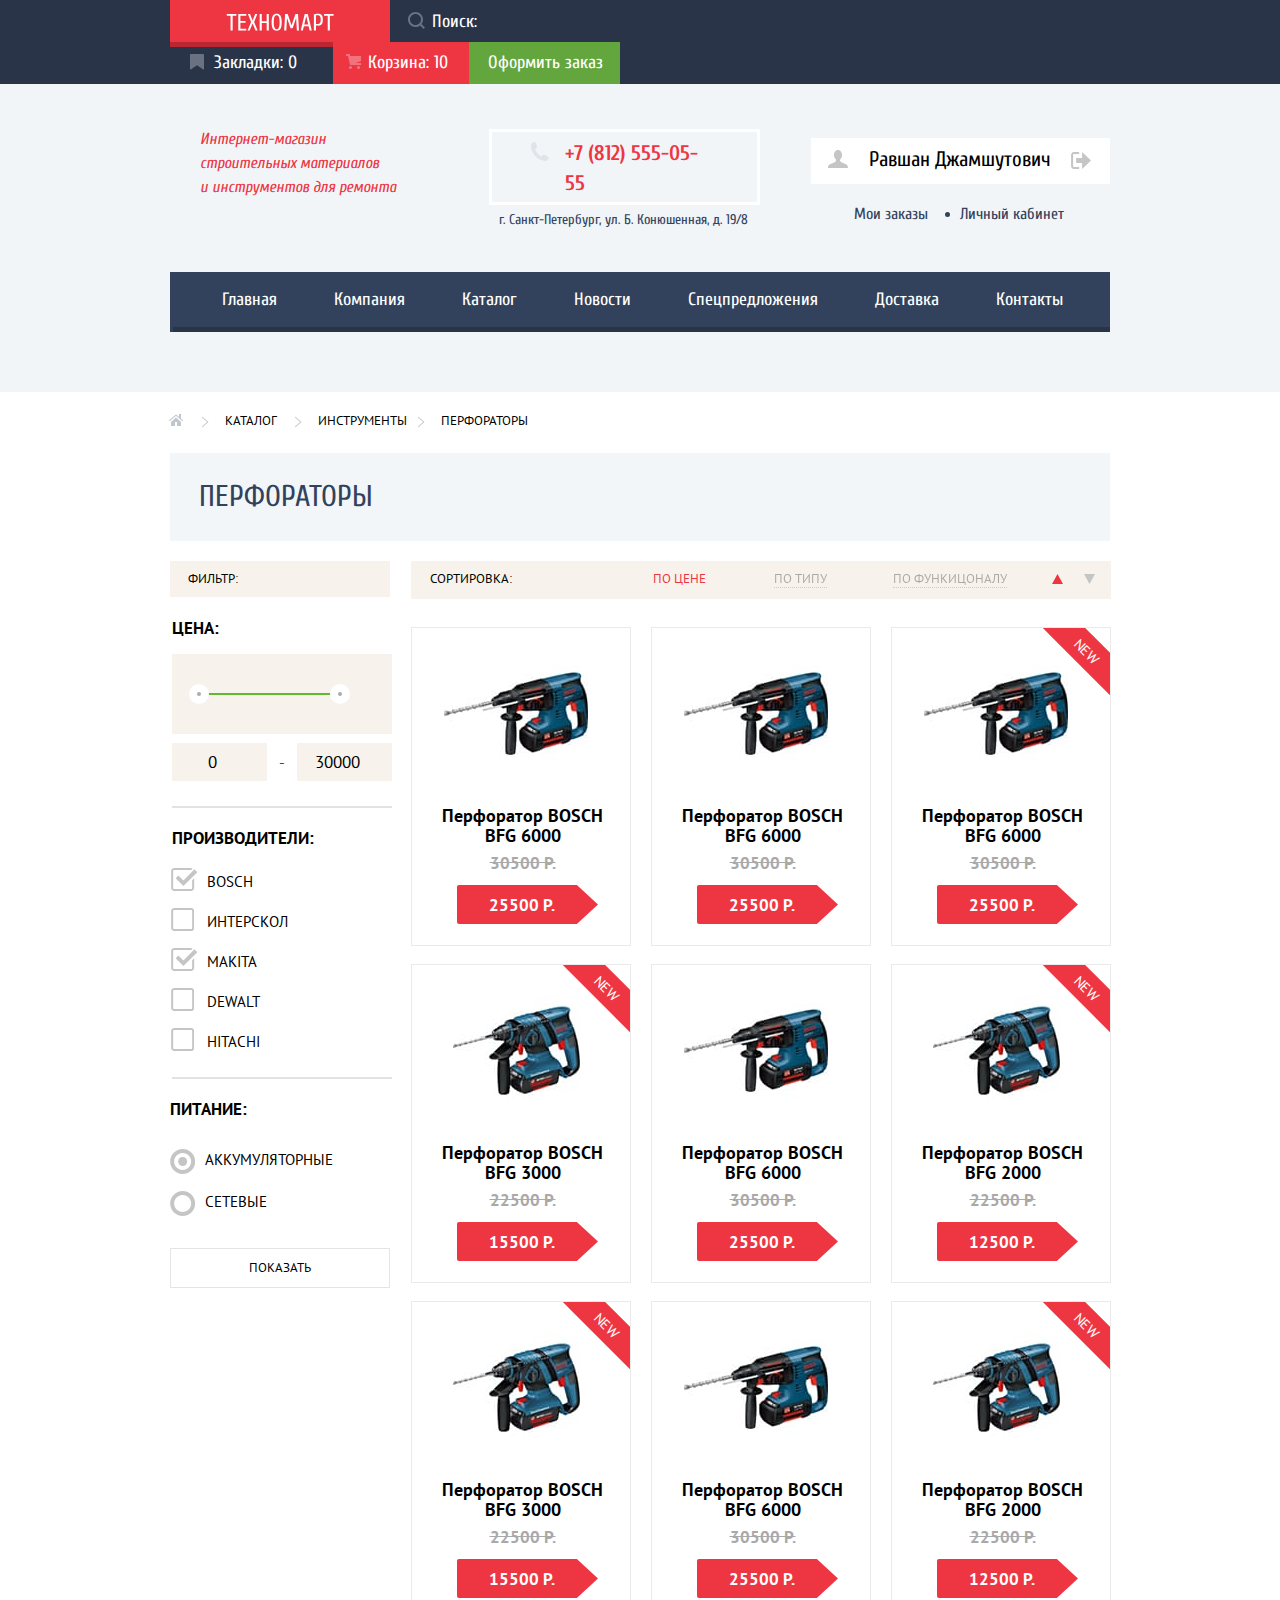
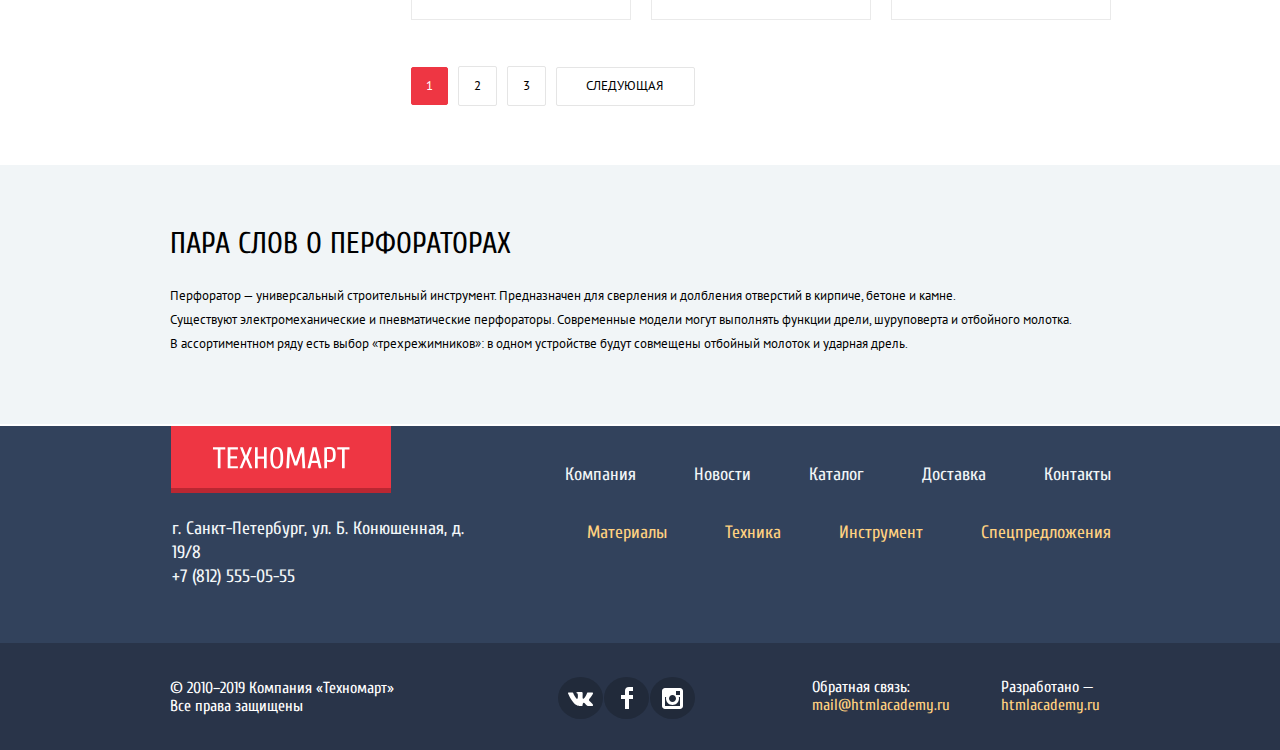
==== catalog.html @ 6abc9489 "Правки" ====
<!DOCTYPE html>
<html lang="ru">
<head>
  <meta charset="utf-8">
  <title>HTML Academy: Техномарт</title>
  <link rel="preconnect" href="https://fonts.gstatic.com">
  <link href="https://fonts.googleapis.com/css2?family=Cuprum:ital,wght@0,400;0,700;1,400;1,700&family=PT+Sans:wght@400;700&display=swap" rel="stylesheet">
  <link rel="stylesheet" href="css/normalize.css">
  <link rel="stylesheet" href="css/style.css">
  <link rel="icon" href="favicon.ico">
  <link rel="icon" href="img/fav/152.svg" type="image/svg+xml">
  <link rel="apple-touch-icon" href="img/fav/152.png">
  <link rel="manifest" href="manifest.json">
</head>
<body class="page-body">
<h1 class="visually-hidden">Магазин инструментов</h1>
<header class="main-header-catalog">
  <div class="top-head-bar">
    <div class="header container">
      <a class="main-logo-header" href="index.html" aria-label="Главная страница интернет магазина Техномарт">
        <img class="main-logo-img" src="img/logo-technomart.svg" width="108" height="18" alt="Логотип магазина Техномарт">
      </a>
      <form class="search-form" action="https://echo.htmlacademy.ru/">
        <div class="search">
          <label for="searching" aria-label="Поиск товаров"></label>
          <input id="searching" class="searching" type="search"  name="search" placeholder="Поиск:" >
          <svg aria-hidden="true" focusable="false" class="svg-search" width="17" height="17" viewBox="0 0 17 17" xmlns="http://www.w3.org/2000/svg">
            <path fill-rule="evenodd" clip-rule="evenodd" d="M13.458 12.044L17 15.586L15.586 17L12.044 13.458C10.782 14.421 9.21 15 7.5 15C3.35786 15 0 11.6421 0 7.5C0 3.35786 3.35786 0 7.5 0C11.6421 0 15 3.35786 15 7.5C15.0001 9.14309 14.4581 10.7403 13.458 12.044ZM7.5 2C4.467 2 2 4.467 2 7.5C2.00331 10.5362 4.4638 12.9967 7.5 13C10.532 13 13 10.532 13 7.5C13 4.467 10.532 2 7.5 2Z"/>
          </svg>
        </div>
      </form>
      <ul class="list-header">
        <li class="item-header">
          <a class="bookmark item-link" href="#">Закладки: 0</a>
        </li>
        <li class="item-header">
          <a class="cart item-link cart-mark" href="#">Корзина: 10</a>
        </li>
        <li class="arrange-order-item">
          <a class="arrange-order-link" href="#">Оформить заказ</a>
        </li>
      </ul>
    </div>
  </div>
  <section>
    <div class="bottom-head-bar">
      <section class="about-company-head container">
        <h2 class="visually-hidden">информация о нас</h2>
        <p class="activity activity-catalog">Интернет-магазин строительных материалов и&nbsp;инструментов для ремонта</p>
        <div class="contacts-header-wrapper">
          <p class="phone-wrapper-header">
            <a class="phone-header phone" href="tel:+78125550555" aria-label="Телефон обратной связи">+7 (812) 555-05-55</a>
          </p>
          <p class="address-header">г. Санкт-Петербург, ул. Б. Конюшенная, д. 19/8</p>
        </div>
        <div class="account">
          <div class="account-background">
            <a class="user-profile" href="#" aria-label="Личный кабинет">
              <svg aria-hidden="true" focusable="false" class="icon-user-profile" width="20" height="18"  xmlns="http://www.w3.org/2000/svg">
                <path d="M17.881 14.166c-2.144-.735-4.256-1.666-5.207-2.39-.657-.501-.77-1.618-.517-2.415 1.118-.903 1.864-2.477 1.864-4.278C14.021 2.276 12.221 0 10 0S5.979 2.276 5.979 5.083c0 1.801.746 3.374 1.863 4.277.253.798.141 1.915-.517 2.416-.95.724-3.063 1.654-5.207 2.39C-.026 14.902 0 18 0 18h20s.025-3.099-2.119-3.834z"/>
              </svg>
              <span class="name-user">Равшан Джамшутович</span>
            </a>
            <a class="log-out" href="#" aria-label="Выйти из личного кабинета">
              <svg aria-hidden="true" focusable="false" class="icon-log-out"  width="20" height="17" xmlns="http://www.w3.org/2000/svg">
                <path d="M20 8.5L11.125 0v6h-6v5h6v6L20 8.5z"/>
                <path d="M2.106 13.952V3.048c.018-.376.171-1.057 1.01-1.057h5.027V0H3.116C.938 0 .112 1.81.087 3.027v10.946C.112 15.189.938 17 3.116 17h5.027v-1.99H3.116c-.839 0-.992-.683-1.01-1.058z"/>
              </svg>
            </a>
          </div>
          <ul class="account-list">
            <li class="account-item">
              <a class="orders account-link" href="#">Мои заказы</a>
            </li>
            <li class="account-item">
              <a class="my-account account-link" href="#">Личный кабинет</a>
            </li>
          </ul>
        </div>
      </section>
      <section class="nav-head">
        <h2 class="visually-hidden">меню навигации</h2>
        <nav class="nav-header container">
          <ul class="nav-list">
            <li class="nav-item">
              <a class="nav-link" href="index.html">Главная</a>
            </li>
            <li class="nav-item">
              <a class="nav-link" href="#">Компания</a>
            </li>
            <li class="nav-item">
              <a class="nav-link" href="catalog.html">Каталог</a>
            </li>
            <li class="nav-item">
              <a class="nav-link" href="#">Новости</a>
            </li>
            <li class="nav-item">
              <a class="nav-link" href="#">Спецпредложения</a>
            </li>
            <li class="nav-item">
              <a class="nav-link" href="#">Доставка</a>
            </li>
            <li class="nav-item">
              <a class="nav-link" href="#">Контакты</a>
            </li>
          </ul>
        </nav>
      </section>
    </div>
  </section>
</header>
<main class="main-catalog">
  <div class="container">
    <ul class="crumbs-list">
      <li class="crumbs-item">
        <a class="home-page visually-hidden" href="index.html" aria-label="Перейти на главную страницу"></a>
      </li>
      <li class="crumbs-item">
        <a class="crumbs-link" href="catalog.html">Каталог</a>
      </li>
      <li class="crumbs-item">
        <a class="crumbs-link" href="#">Инструменты</a>
      </li>
      <li class="crumbs-item">
        <a class="crumbs-link">Перфораторы</a>
      </li>
    </ul>
    <h2 class="page-title">Перфораторы</h2>
    <section class="catalog">
      <section class="filter">
        <h2 class="filter-head">Фильтр:</h2>
        <form class="filter-form" action="https://echo.htmlacademy.ru/courses" target="_blank" method="get">
          <fieldset class="filter-fieldset">
            <legend class="filter-price">Цена:</legend>
            <div class="range-slider">
              <span class="range-slider-bar">
                <span class="range-slider-progress"></span>
                <button class="range-slider-toggler1" type="button" aria-label="Выбрать минимальное значение"></button>
                <button class="range-slider-toggler2" type="button" aria-label="Выбрать максимальное значение"></button>
              </span>
            </div>
            <div class="filter-write-price-wrapper">
              <label for="filter-write-price-min">
                <span class="visually-hidden">Минимальная цена товара</span>
              </label>
              <input id="filter-write-price-min" class="filter-write-price" type="number" value="0" >
              <span>-</span>
              <label for="filter-write-price-max">
                <span class="visually-hidden">Максимальная цена товара</span>
              </label>
              <input id="filter-write-price-max" class="filter-write-price" type="number" value="30000">
            </div>
          </fieldset>
          <fieldset class="filter-fieldset">
            <legend class="filter-producer-head">Производители:</legend> <!-- радио кнопки потом допилить -->
            <ul class="filter-producer-list">
              <li class="filter-producer-item">
                <input class="filter-producer visually-hidden filter-input" type="checkbox" name="bosh" id="filter-bosh" checked>
                <label for="filter-bosh">BOSCH</label>
              </li>
              <li class="filter-producer-item">
                <input class="filter-producer visually-hidden filter-input" type="checkbox" name="interskol" id="filter-interskol">
                <label for="filter-interskol">ИНТЕРСКОЛ</label>
              </li>
              <li class="filter-producer-item">
                <input class="filter-producer visually-hidden filter-input"  type="checkbox" name="makita" id="filter-makita" checked>
                <label for="filter-makita">MAKIta</label>
              </li>
              <li class="filter-producer-item">
                <input class="filter-producer visually-hidden filter-input"  type="checkbox" name="dewalt" id="filter-dewalt">
                <label for="filter-dewalt">Dewalt</label>
              </li>
              <li class="filter-producer-item">
                <input class="filter-producer visually-hidden filter-input"  type="checkbox" name="hitachi" id="filter-hitachi">
                <label for="filter-hitachi">Hitachi</label>
              </li>
            </ul>
          </fieldset>
          <fieldset class="filter-fieldset">
            <legend class="filter-power-head">ПИТАНИЕ:</legend>
            <ul class="filter-power-list">
              <li class="filter-power-item">
                <input class="filter-power-supply visually-hidden filter-input" type="radio" value="rechargeable-batteries" name="type-of-power-supply" id="filter-rechargeable-batteries" checked>
                <label for="filter-rechargeable-batteries">Аккумуляторные</label>
              </li>
              <li class="filter-power-item">
                <input class="filter-power-supply visually-hidden filter-input" type="radio" value="electric-grid" name="type-of-power-supply" id="filter-electric-grid">
                <label for="filter-electric-grid">Сетевые</label>
              </li>
            </ul>
          </fieldset>
          <input class="button-send-form" type="submit" value="Показать" name="filter-show" id="filter-send"><!-- через css добавить палку для визуального разделения -->
        </form>
      </section>
      <section>
        <div class="product-sort">
          <h2 class="sort-head">Сортировка:</h2>
          <ul class="sort-list">
            <li class="sort-item">
              <a class="sort-link sort-link-current" href="#" aria-label="Сортировка товаров по цене">По цене</a>
            </li>
            <li class="sort-item">
              <a class="sort-link" href="#" aria-label="Сортировка товаров по типу">По типу</a>
            </li>
            <li class="sort-item">
              <a class="sort-link" href="#" aria-label="Сортировка товаров по функционалу">По функицоналу</a>
            </li>
          </ul>
          <ul class="sort-arrow-list">
            <li class="sort-arrow-item">
              <a class="sort-arrow-link sort-arrow-link-current" href="#" aria-label="Сортировка по цене: от меньшего к большему значению цены">
                <svg class="icon-sort-arrow" width="11" height="10" xmlns="http://www.w3.org/2000/svg">
                  <path d="M5.5 0L11 10H0"/>
                </svg>
              </a>
            </li>
            <li class="sort-arrow-item">
              <a class="sort-arrow-link" href="#" aria-label="Сортировка по цене: от большего к меньшему значению цены">
                <svg class="icon-sort-arrow rotate"  width="11" height="10" xmlns="http://www.w3.org/2000/svg">
                  <path d="M5.5 0L11 10H0"/>
                </svg>
              </a>
            </li>
          </ul>
        </div>
        <section class="product-list-head">
          <h2 class="visually-hidden">Товары</h2>
          <ul class="products-list">
            <li class="products-item">
              <div class="product-buttons">
                <a href="#" class="cart-btn">
                  <span class="cart-btn-wrapper">Купить</span>
                </a>
                <a href="#" class="bookmarks-btn"  >
                  <span class="bookmarks-btn-wrapper">В закладки</span>
                </a>
              </div>
              <div class="image-wrapper">
                <img class="img-product" src="img/perforators/bfg-6000.jpg" alt="Фото товара: BOSCH BFG 6000" width="144" height="128" >
              </div>
              <a class="product-title" href="#">Перфоратор BOSCH BFG&nbsp;6000</a>
              <p class="old-price">
                <s>30500 Р.</s>
              </p>
              <p class="button-price">
                <span class="button-price-wrapper">25500 Р.</span>
              </p>
            </li>
            <li class="products-item">
              <div class="product-buttons">
                <a href="#" class="cart-btn">
                  <span class="cart-btn-wrapper">Купить</span>
                </a>
                <a href="#" class="bookmarks-btn"  >
                  <span class="bookmarks-btn-wrapper">В закладки</span>
                </a>
              </div>
              <div class="image-wrapper">
                <img class="img-product" src="img/perforators/bfg-6000.jpg" alt="Фото товара: BOSCH BFG 6000" width="144" height="128" >
              </div>
              <a class="product-title" href="#">Перфоратор BOSCH BFG&nbsp;6000</a>
              <p class="old-price">
                <s>30500 Р.</s>
              </p>
              <p class="button-price">
                <span class="button-price-wrapper">25500 Р.</span>
              </p>
            </li>
            <li class="products-item new">
              <div class="product-buttons">
                <a href="#" class="cart-btn">
                  <span class="cart-btn-wrapper">Купить</span>
                </a>
                <a href="#" class="bookmarks-btn"  >
                  <span class="bookmarks-btn-wrapper">В закладки</span>
                </a>
              </div>
              <div class="image-wrapper">
                <img class="img-product" src="img/perforators/bfg-6000.jpg" alt="Фото товара: BOSCH BFG 6000" width="144" height="128" >
              </div>
              <a class="product-title" href="#">Перфоратор BOSCH BFG&nbsp;6000</a>
              <p class="old-price">
                <s>30500 Р.</s>
              </p>
              <p class="button-price">
                <span class="button-price-wrapper">25500 Р.</span>
              </p>
            </li>
            <li class="products-item new">
              <div class="product-buttons">
                <a href="#" class="cart-btn">
                  <span class="cart-btn-wrapper">Купить</span>
                </a>
                <a href="#" class="bookmarks-btn"  >
                  <span class="bookmarks-btn-wrapper">В закладки</span>
                </a>
              </div>
              <div class="image-wrapper">
                <img class="img-product" src="img/perforators/bfg-3000.jpg" alt="Фото товара: BOSCH BFG 3000" width="127" height="112" >
              </div>
              <a class="product-title" href="#">Перфоратор BOSCH BFG&nbsp;3000</a>
              <p class="old-price">
                <s>22500 Р.</s>
              </p>
              <p class="button-price">
                <span class="button-price-wrapper">15500 Р.</span>
              </p>
            </li>
            <li class="products-item">
              <div class="product-buttons">
                <a href="#" class="cart-btn">
                  <span class="cart-btn-wrapper">Купить</span>
                </a>
                <a href="#" class="bookmarks-btn"  >
                  <span class="bookmarks-btn-wrapper">В закладки</span>
                </a>
              </div>
              <div class="image-wrapper">
                <img class="img-product" src="img/perforators/bfg-6000.jpg" alt="Фото товара: BOSCH BFG 6000" width="144" height="128" >
              </div>
              <a class="product-title" href="#">Перфоратор BOSCH BFG&nbsp;6000</a>
              <p class="old-price">
                <s>30500 Р.</s>
              </p>
              <p class="button-price">
                <span class="button-price-wrapper">25500 Р.</span>
              </p>
            </li>
            <li class="products-item new">
              <div class="product-buttons">
                <a href="#" class="cart-btn">
                  <span class="cart-btn-wrapper">Купить</span>
                </a>
                <a href="#" class="bookmarks-btn">
                  <span class="bookmarks-btn-wrapper">В закладки</span>
                </a>
              </div>
              <div class="image-wrapper">
                <img class="img-product" src="img/perforators/bfg-2000.jpg" alt="Фото товара: BOSCH BFG 2000" width="127" height="112" >
              </div>
              <a class="product-title" href="#">Перфоратор BOSCH BFG&nbsp;2000</a>
              <p class="old-price">
                <s>22500 Р.</s>
              </p>
              <p class="button-price">
                <span class="button-price-wrapper">12500 Р.</span>
              </p>
            </li>
            <li class="products-item new">
              <div class="product-buttons">
                <a href="#" class="cart-btn">
                  <span class="cart-btn-wrapper">Купить</span>
                </a>
                <a href="#" class="bookmarks-btn"  >
                  <span class="bookmarks-btn-wrapper">В закладки</span>
                </a>
              </div>
              <div class="image-wrapper">
                <img class="img-product" src="img/perforators/bfg-3000.jpg" alt="Фото товара: BOSCH BFG 3000" width="127" height="112" >
              </div>
              <a class="product-title" href="#">Перфоратор BOSCH BFG&nbsp;3000</a>
              <p class="old-price">
                <s>22500 Р.</s>
              </p>
              <p class="button-price">
                <span class="button-price-wrapper">15500 Р.</span>
              </p>
            </li>
            <li class="products-item">
              <div class="product-buttons">
                <a href="#" class="cart-btn">
                  <span class="cart-btn-wrapper">Купить</span>
                </a>
                <a href="#" class="bookmarks-btn"  >
                  <span class="bookmarks-btn-wrapper">В закладки</span>
                </a>
              </div>
              <div class="image-wrapper">
                <img class="img-product" src="img/perforators/bfg-6000.jpg" alt="Фото товара: BOSCH BFG 6000" width="144" height="128" >
              </div>
              <a class="product-title" href="#">Перфоратор BOSCH BFG&nbsp;6000</a>
              <p class="old-price">
                <s>30500 Р.</s>
              </p>
              <p class="button-price">
                <span class="button-price-wrapper">25500 Р.</span>
              </p>
            </li>
            <li class="products-item new">
              <div class="product-buttons">
                <a href="#" class="cart-btn">
                  <span class="cart-btn-wrapper">Купить</span>
                </a>
                <a href="#" class="bookmarks-btn">
                  <span class="bookmarks-btn-wrapper">В закладки</span>
                </a>
              </div>
              <div class="image-wrapper">
                <img class="img-product" src="img/perforators/bfg-2000.jpg" alt="Фото товара: BOSCH BFG 2000" width="127" height="112" >
              </div>
              <a class="product-title" href="#">Перфоратор BOSCH BFG&nbsp;2000</a>
              <p class="old-price">
                <s>22500 Р.</s>
              </p>
              <p class="button-price">
                <span class="button-price-wrapper">12500 Р.</span>
              </p>
            </li>
          </ul>
          <ul class="page-catalog-list">
            <li class="page-catalog-item">
              <a class="page-catalog-current-link" href="#" aria-label="Страница каталога номер 1">1</a>
            </li>
            <li class="page-catalog-item">
              <a class="page-catalog-link" href="#" aria-label="Страница каталога номер 2">2</a>
            </li>
            <li class="page-catalog-item">
              <a class="page-catalog-link" href="#" aria-label="Страница каталога номер 3">3</a>
            </li>
            <li class="page-catalog-item">
              <a class="page-catalog-link page-catalog-link-next" href="#" aria-label="Следующая страница каталога">СЛЕДУЮЩАЯ</a>
            </li>
          </ul>
        </section>
      </section>
    </section>
  </div>
  <section class="product-description">
    <div class="container">
      <h2 class="product-description-head">ПАРА СЛОВ О ПЕРФОРАТОРАХ</h2>
      <p class="product-description-text">Перфоратор — универсальный строительный инструмент. Предназначен для сверления и долбления отверстий в кирпиче, бетоне и камне.
        Существуют&nbsp;электромеханические и пневматические перфораторы. Современные модели могут выполнять функции дрели, шуруповерта и отбойного молотка.
        В&nbsp;ассортиментном ряду есть выбор «трехрежимников»: в одном устройстве будут совмещены отбойный молоток и ударная дрель.</p>
    </div>
  </section>
</main>
<footer>
  <section class="footer-top">
    <div class="footer-top-wrapper container">
      <h2 class="visually-hidden">Контактные данные</h2>
      <div>
        <a class="footer-logo" href="index.html" aria-label="Главная страница магазина Техномарт">
          <img class="footer-logo-img" src="img/logo-technomart.svg" width="138" height="23" alt="Логотип магазина Техномарт">
        </a>
        <div class="footer-contacts-wrapper">
          <p class="footer-address">г. Санкт-Петербург, ул. Б. Конюшенная, д. 19/8</p>
          <a class="footer-phone" href="tel:+78125550555" aria-label="Телефон обратной связи">+7 (812) 555-05-55</a>
        </div>
      </div>
      <h2 class="visually-hidden">Меню навигации</h2>
      <nav>
        <ul class="footer-nav-list-top">
          <li>
            <a class="footer-nav-top nav-footer-link" href="#">Компания</a>
          </li>
          <li>
            <a class="footer-nav-top nav-footer-link" href="#">Новости</a>
          </li>
          <li>
            <a class="footer-nav-top nav-footer-link" href="catalog.html">Каталог</a>
          </li>
          <li>
            <a class="footer-nav-top nav-footer-link" href="#">Доставка</a>
          </li>
          <li>
            <a class="footer-nav-top nav-footer-link" href="#">Контакты</a>
          </li>
        </ul>
        <ul class="footer-nav-list-bottom">
          <li class="footer-nav-line-bottom">
            <a class="footer-nav-bottom nav-footer-link" href="#">Материалы</a>
          </li>
          <li class="footer-nav-line-bottom">
            <a class="footer-nav-bottom nav-footer-link" href="#">Техника</a>
          </li>
          <li class="footer-nav-line-bottom">
            <a class="footer-nav-bottom nav-footer-link" href="#">Инструмент</a>
          </li>
          <li class="footer-nav-line-bottom">
            <a class="footer-nav-bottom nav-footer-link" href="#">Спецпредложения</a>
          </li>
        </ul>
      </nav>
    </div>
  </section>
  <section class="footer-bottom-bar">
    <div class="container">
      <div class="footer-bottom">
        <h2 class="visually-hidden">Наши социальные сети</h2>
        <p class="footer-bottom-info">© 2010–2019 Компания «Техномарт» Все права защищены</p>
        <div>
          <ul class="footer-social-list">
            <li class="footer-social-list-item">
              <a class="footer-social-link" href="#">
                <img src="img/icon/icon-vk.svg" alt="Мы во вконтакте" width="26" height="15">
              </a>
            </li>
            <li class="footer-social-list-item">
              <a class="footer-social-link" href="#">
                <img src="img/icon/icon-fb.svg" alt="Мы в фейсбуке" width="12" height="22">
              </a>
            </li>
            <li class="footer-social-list-item">
              <a class="footer-social-link" href="#">
                <img src="img/icon/icon-insta.svg" alt="Мы в инстаграмме" width="21" height="21">
              </a>
            </li>
          </ul>
        </div>
        <div class="footer-bottom-contacts">
          <p class="footer-contacts">Обратная связь:</p>
          <a class="footer-contacts-link" href="mailto:mail@htmlacademy.ru" target="_blank" aria-label="Почта для обратной связи">mail@htmlacademy.ru</a>
        </div>
        <div class="footer-bottom-producer">
          <p class="footer-contacts">Разработано —</p>
          <a class="footer-contacts-link" href="https://htmlacademy.ru/intensive/htmlcss" target="_blank" aria-label="Разработанно при подержке">htmlacademy.ru</a>
        </div>
      </div>
    </div>
  </section>
</footer>
<div class="popup-basket">
  <button class="close-popup-basket" type="button" value="close-popup">
    <span class="visually-hidden">Закрыть</span>
  </button>
  <p class="popup-basket-text">Товар добавлен в корзину!</p>
  <div class="buttons-popup-basket-wrapper"></div>
  <p class="buttons-popup-basket">
    <a class="button" href="#">оформить заказ</a>
    <button class="button-popup-basket" type="button" value="close">продолжить покупки</button>
  </p>
</div>
</body>
</html>
---- css/style.css ----
:root {
  --black: #000000;
  --white: #FFFFFF;
  --basic-red: #EE3643;
  --basic-green: #63A63E;
  --basic-grey: #3D546F;
  --basic-greylight: #C5C5C5;
  --basic-background: #F1F5F7;
  --header-nav: #32425C;
  --header-top: #293449;
  --background-head: #F9F5F0;
  --background-delivery: #FFC047;
  --background-medium-color-slide: #917f6e;
  --background-svg-social: #212A3A;
  --background-head-sort:#F2F6F8;
  --background-sort: #F7F3EC;
  --background-darkgrey:#ABABAB;
  --background-popup-basket: #F1F1F1;
  --background-bottom-head-bar:rgba(0, 0, 0, 0.0001);
  --background-button-popup:#F4F4F4;
  --special-yellow: #FFBF47;
  --special-blue: #3BBCE3;
  --special-lilac: #DC91D8;
  --special-grey: #C1C6CE;
  --special-greenlight: #8ED78F;
  --special-yellowlight: #FFD180;
  --special-white: rgba(255, 255, 255, 0.3);
  --special-greylight: rgba(197,197,197,0.3);
  --special-greydark: rgba(169,169,169,0.3);
  --success: #5FBB2D;
  --error: #BA2732;
  --border: #EAEAEA;
  --border-send-form: #E5E5E5;
  --header-nav-active: #161D29;
  --shadow-logo:0 5px 0 0 #BA2732;
  --shadow-slider-service-active: 0px 1px 0px #FFFFFF;
  --shadow-slider-service-no-active:0px 1px 0px #293449, inset 0px 1px 0px #405069;
  --shadow-header-nav: inset 0px -5px 0px #293449;
  --shadow-product-buy: inset 0px -3px 0px #367315;
  --shadow-company-hover: rgba(0, 0, 0, 0.15);
  --shadow-popup:rgba(0, 0, 0, 0.75);
  --sale: #A9A9A9;
  --footer-special-white-address: #F3F7F9;
  --footer-special-white-nav: #F1F5F7;
  --footer-special-beige: #FFD180;
  --hover-header-nav:#293449;
  --hover-button: #CA2C37;
  --active-header-nav: #1D2739;
  --active-button: #BA2732;
  --cart-btn: #518534;
  --dash:#444444;
}

.page {
  height: 100%;
}

.page-body{
  min-width: 940px;
  margin: 0;
  padding: 0;
  font-family: Cuprum, Arial, sans-serif;
  font-size: 13px;
  line-height: 24px;
  font-weight: 400;
  color: var(--black);
  min-height: 100%;
  display: grid;
  grid-template-rows: min-content 1fr min-content;
  align-content: start;
}

a {
  text-decoration: none;
}

img {
  max-width: 100%;
  height: auto;
}

.main-header,
.main-header-catalog{
  background: var(--basic-background);
  color: var(--white);
}

.main-header{
  margin-bottom: 59px;
}

.main-header-catalog{
  margin-bottom: 21px;
}

.top-head-bar{
  background: var(--header-top);
}

.header{
  display: flex;
  flex-wrap: wrap;
}

.container{
  width: 940px;
  margin: 0 auto;
  padding: 0 10px;
}

.main-logo-header{
  background: var(--basic-red);
  box-shadow: var(--shadow-logo);
  display: inline-block;
  vertical-align: top;
  min-width: 220px;
  box-sizing: border-box;
  padding: 13px 56px 3px;
}

.searching{
  font-weight: normal;
  font-size: 18px;
  line-height: 24px;
  color: var(--white);
  background: var(--header-top);
  border: none;
  width: 271px;
  height: 42px;
  box-sizing: border-box;
  padding-left: 42px;
}

.svg-search{
  position: absolute;
  left: 0;
  top: 0;
  fill: var(--white);
  opacity: 0.3;
  margin: 12px 8px 13px 18px;
}

.searching::placeholder {
  color: var(--white);
}

.search{
  display: flex;
  flex-direction: row-reverse;
  position: relative;
}

.search:hover .svg-search {
  opacity: 1;
}

.search:active .search::placeholder{
  opacity: .5;
}

.search:active .svg-search{
  opacity: .5;
}

.searching:focus{
  color: var(--black);
  background-color: var(--white);
}

.search-form{
  display: flex;
  flex-wrap: wrap;
}

.search-form:focus-within .search{
  background-color: var(--white);
}

.search-form:focus-within .svg-search{
  fill: var(--basic-red);
  opacity: 1;
}

.list-header{
  list-style: none;
  font-weight: normal;
  font-size: 18px;
  line-height: 24px;
  color: var(--white);
  margin: 0;
  padding: 0;
  display: flex;
  flex-wrap: wrap;
}

.item-header{
  color: var(--white);
  margin:0;
  display: flex;
  box-sizing: border-box;
  justify-content: center;
  align-items: center;
  text-align: center;
}

.arrange-order-item{
  display: flex;
}

.arrange-order-link{
  padding: 9px 17px 9px 19px;
  color: var(--white);
  background: var(--basic-green);
}

.bottom-head-bar{
  background: var(--background-bottom-head-bar);
}

.about-company-head{
  display: flex;
}

.activity{
  color: var(--basic-red);
  font-style: italic;
  font-weight: normal;
  font-size: 16px;
  line-height: 24px;
  margin: 43px 69px 43px 30px;
  width: 220px;
  box-sizing: border-box;
}

.activity-catalog{
  margin: 43px 82px 43px 30px;
}

.contacts-header-wrapper{
  width: 320px;
  margin: 45px 20px 40px 0;
}

.phone-header{
  color: var(--basic-red);
  font-style: normal;
  font-weight: bold;
  font-size: 21px;
  line-height: 30px;
  position: relative;
  padding: 6px 40px 4px 73px;
  box-sizing: border-box;
}

.phone-wrapper-header{
  border: 3px solid var(--white);
  box-sizing: border-box;
  width: 271px;
  margin-top: 0;
  margin-bottom: 3px;
  padding: 0;
  display: flex;
}

.address-header{
  font-style: normal;
  font-weight: normal;
  font-size: 14px;
  line-height: 24px;
  color: var(--header-nav);
  width: 260px;
  margin: 0 0 0 10px;
}

.login{
  font-weight: normal;
  font-size: 21px;
  line-height: 21px;
  display: flex;
  padding: 46px 0 67px;
  box-sizing: border-box;
}

.enter-link{
  color: var(--black);
  background: var(--white);
  min-width: 121px;
  display: flex;
  padding: 12px 24px;
  box-sizing: border-box;
  justify-content: center;
  align-items: center;
  text-align: center;
  margin-right: 10px;
}

.registration-link{
  color: var(--black);
  background: var(--white);
  min-width: 150px;
  display: flex;
  justify-content: center;
  align-items: center;
  text-align: center;
  padding: 12px 24px;
  box-sizing: border-box;
}


.nav-header{
  font-weight: normal;
  font-size: 18px;
  line-height: 24px;
  background: var(--header-nav);
  margin: 0;
  padding: 0;
}

.nav-list{
  list-style: none;
  margin: 0 0 60px 0;
  padding: 0 0 0 22px;
  display: flex;
  flex-wrap: wrap;
  box-sizing: border-box;
  box-shadow: var(--shadow-header-nav);
}

.nav-list:first-child{
  margin-left: 3px;
}

.nav-link{
  color: var(--white);
  display: inline-block;
  vertical-align: top;
  padding: 16px 30px 20px 27px;
}

.nav-item:last-child{
  margin-right: 0;
}

.container {
  width: 940px;
  margin: 0 auto;
  padding: 0;
}

.promo-list-text{
  font-weight: bold;
  font-size: 24px;
  line-height: 30px;
  list-style: none;
  color: var(--white);
  padding: 0;
  margin: 0;
  display: grid;
  grid-template-columns: 300px 300px 300px;
  grid-template-rows: 1fr;
  gap: 20px;
}

.promo-list{
  list-style: none;
  font-weight: bold;
  font-size: 24px;
  line-height: 30px;
  color: var(--white);
  padding: 0;
  margin: 0;
  display: grid;
  grid-template-columns: 300px;
  grid-template-rows: 123px 123px;
  gap:20px;
}

.promo-block-bottom{
  display: grid;
  grid-template-columns: 300px 300px 300px;
  grid-template-rows: 1fr;
  gap: 20px;
  margin-top: 20px;
  margin-bottom: 59px;
}

.promo-title{
  margin: 0;
  padding: 0;
  font-style: normal;
  font-weight: bold;
  font-size: 24px;
  line-height: 30px;
}

.promo-item{
  width: 300px;
  position: relative;
  padding: 21px 23px;
  box-sizing: border-box;
  overflow: hidden;
}

.promo-item::before{
  content: "";
  position: absolute;
  background-repeat: no-repeat;
}

.material-item{
  background: var(--special-yellow);
}

.material-item::before{
  background-image: url("../img/icon/icon-1.svg");
  width: 44px;
  height: 65px;
  top: 32px;
  right: 42px;
}

.instrument-item{
  background: var(--special-blue);
}

.instrument-item::before{
  background-image: url("../img/icon/icon-2.svg");
  width: 75px;
  height: 61px;
  top: 34px;
  right: 31px;
}

.cars-item{
  background: var(--special-lilac);
}

.cars-item::before{
  background-image: url("../img/icon/icon-3.svg");
  width: 78px;
  height: 62px;
  top: 31px;
  right: 30px;
}

.sale-item{
  background: var(--special-greenlight);
}

.sale-item::before{
  background-image: url("../img/icon/icon-4.svg");
  width: 59px;
  height: 72px;
  top: 26px;
  right: 45px;
}

.delivery-item{
  background: var(--background-delivery);
}

.delivery-item::before{
  background-image: url("../img/icon/icon-5.svg");
  width: 78px;
  height: 63px;
  top: 32px;
  right: 31px;
}

.promo-button{
  color: var(--white);
  background: var(--special-white);
  font-weight: normal;
  font-size: 14px;
  line-height: 18px;
  text-transform: uppercase;
  display: flex;
  padding: 10px 20px;
  box-sizing: border-box;
  width: 135px;
  margin: 14px 0 0 0;
  text-align: center;
  justify-content: center;
  align-items: center;
}

.slider-tools{
  grid-column: 1 / 3;
  grid-row: 1 / 2 ;
}

.slide-tools {
  position: absolute;
  box-sizing: border-box;
  padding: 23px 20px 27px 24px;
  opacity: 0;
  pointer-events: none;
}

.img-slide{
  position: absolute;
  z-index: -1;
  background: var(--background-medium-color-slide);
  top: 0;
  left: 0;
}

.slide-head{
  font-weight: bold;
  font-size: 36px;
  line-height: 36px;
  color: var(--white);
  text-transform: uppercase;
  margin: 0;
  background-color: transparent;
}

.slide-text{
  font-weight: normal;
  font-size: 18px;
  line-height: 24px;
  color: var(--white);
  margin: 0;
  padding: 5px 0 0 0;
}

.button{
  background: var(--basic-red);
  font-weight: normal;
  font-size: 14px;
  line-height: 18px;
  color: var(--white);
  text-transform: uppercase;
  min-width: 192px;
  display: flex;
  margin: 0;
  padding: 11px 20px 9px;
  text-align: center;
  justify-content: center;
  box-sizing: border-box;
  border: none;
}

.button-slide{
  position: absolute;
  top: 201px;
  left: 24px;
}

.controls-tools{
  position: relative;
}


.button-arrow{
  position: absolute;
  background-image: url("../img/icon/icon-left.svg");
  background-color: transparent;
  background-repeat: no-repeat;
  width: 20px;
  height: 44px;
  border: none;
}

.button-arrow:nth-child(1){
  left: 25px;
  top: 7px;
}

.button-arrow:nth-child(2){
  transform: rotate(-180deg);
  right: 20px;
  top: 3px;
}

.button-circle-wrapper{
  position: absolute;
  left: 296px;
  top: 97px;
}

.button-circle{
  width: 10px;
  height: 10px;
  border-radius: 50%;
  border: 2px solid var(--white);
  background-color: var(--basic-red);
  padding: 0;
  margin-right: 6px;
}

.button-current{
  background-color: var(--white);
}

.button-price{
  background: var(--basic-red);
  color: var(--white);
  font-size: 17px;
  line-height: 18px;
  display: flex;
  width: 141px;
  justify-content: center;
  margin: 0 14px 0 27px;
  padding: 0;
  border-radius: 2px;
  clip-path: polygon(0% 0%, 85% 0, 100% 50%, 85% 100%, 0% 100%);
}

.button-price-wrapper{
  display: flex;
  padding: 10px 39px 10px 27px;
  align-items: center;
  justify-content: center;
  text-align: center;
  margin-top: 1px;
}

.products-list{
  list-style: none;
  font-family: "PT Sans", Arial, sans-serif;
  font-style: normal;
  font-weight: bold;
  font-size: 18px;
  line-height: 20px;
  margin: 0 0 46px 0;
  padding: 0;
  display: grid;
  column-gap: 20px;
  row-gap: 18px;
  grid-template-columns: 220px 220px 220px;
}

.products-item{
  max-width: 220px;
  display: flex;
  flex-wrap: wrap;
  flex-direction: column;
  text-align: center;
  border: 1px solid var(--border);
  box-sizing: border-box;
  position: relative;
  padding: 6px 18px 21px;
  overflow: hidden;
}

.products-item-link{
  display: flex;
}

.product-buttons{
  position: absolute;
  left: 42px;
  top: 30px;
  font-family: Cuprum,Arial, sans-serif;
  font-style: normal;
  font-weight: normal;
  font-size: 14px;
  line-height: 18px;
  text-transform: uppercase;
  clip: rect(0 0 0 0);
  width: 1px;
  height: 1px;
  margin: -1px;
}

.products-item:hover .product-buttons,
.products-item:focus-within .product-buttons{
  display: block;
  clip: auto;
  width: auto;
  height: auto;
  margin: auto;
}

.products-item:hover .img-product,
.products-item:focus-within .img-product{
  display: none;
}

.products-item:hover{
  box-shadow: 0 4px 20px var(--shadow-company-hover);
}

.image-wrapper{
  width: 184px;
  display: flex;
  justify-content: center;
  align-items: center;
  min-height: 164px;
  margin-bottom: 8px;
}

.img-product{
  position: relative;
  top: -2px;
  left: -6px;
  object-fit: contain;
}

.no-change-position{
  position: relative;
  top: 0;
  left: 0;
}

.popular-products-section{
  margin-bottom: 70px;
}

.popular-products-list{
  grid-template-columns: 220px 220px 220px 220px;
}

.title-content{
  color: var(--header-nav);
  background: var(--background-head);
  text-transform: uppercase;
  display: grid;
  grid-template-columns: 1fr auto;
  margin-bottom: 20px;
  align-items: center;
  padding: 25px 17px 26px 28px;
}

.popular-producer{
  padding: 25px 19px 26px 28px;
}

.title-content-header{
  font-weight: normal;
  font-size: 30px;
  line-height: 30px;
  color: var(--header-nav);
  text-transform: uppercase;
  margin: 0 20px 0 0;
}

.product-title{
  width: 185px;
  font-size: 18px;
  line-height: 20px;
  color: var(--black);
}

.old-price{
  width: 173px;
  font-size: 17px;
  line-height: 18px;
  color: var(--sale);
  margin: 8px 0 13px 0;
  box-sizing: border-box;
  padding-left: 12px;
}

.popular-producer-section{
  margin-bottom: 70px;
}

.company-list{
  list-style: none;
  display: grid;
  grid-template-columns: 1fr 1fr 1fr 1fr;
  gap: 20px;
  padding: 0;
  margin: 0;
}

.company-item{
  display: flex;
  justify-content: center;
  align-items: center;
  box-sizing: border-box;
}

.service{
  background: var(--basic-background);
  padding: 64px 0 5px 0;
  box-sizing: border-box;
  margin-bottom: 70px;
}

.button-border-radius{
  border-radius: 2px;
  border: none;
  margin: 0 0 0 -9px;
  /* width: min-content; */
  padding: 10px 19px 0 21px;
}

.about-us-button{
  width: 220px;
  margin-top: 20px;
}

.contacts-button{
  margin-top: 18px;
  width: 300px;
}

.service-head{
  font-weight: normal;
  font-size: 30px;
  line-height: 30px;
  text-transform: uppercase;
  margin: 2px 0 25px 0;
}

.service-text{
  width: 396px;
  margin: -2px 0 67px 0;
  font-family: "PT Sans", Arial, sans-serif;
  font-style: normal;
  font-weight: normal;
  font-size: 13px;
  line-height: 24px;
}

.service-slider{
  display: flex;
}

.service-slides{
  display: flex;
  flex-wrap: wrap;
  margin-left: 80px;
}

.button-service:active {
  font-weight: bold;
  font-size: 21px;
  line-height: 30px;
  color: var(--header-nav);
  background: var(--white);
  box-shadow: var(--shadow-slider-service-active);
}

.button-service:hover{
  background: var(--header-top);
}

.button-service{
  font-weight: bold;
  font-size: 21px;
  line-height: 30px;
  color: var(--white);
  background: var(--header-nav);
  box-shadow: var(--shadow-slider-service-no-active);
  display: block;
  text-align: left;
  border: none;
  min-width: 240px;
  padding: 15px 12px 17px 22px;
  margin: 0;
}

.service-controls{
  position: relative;
  top: 5px;
  left: 1px;
}

.service-controls::after{
  content: "";
  position: absolute;
  background-repeat: no-repeat;
  background-image: url("../img/shadow-button.png");
  background-color: var(--background-bottom-head-bar);
  top: -50px;
  left: 230px;
  width: 10px;
  height: 279px;
}


.service-slide-text{
  font-family: "PT Sans", Arial, sans-serif;
  font-style: normal;
  font-weight: normal;
  font-size: 13px;
  line-height: 25px;
  width: 300px;
}

.service-slide-text-credit{
  margin: 0 0 26px -10px;
}

.service-slide-text-guarantee{
  margin: 0 0 0 -9px;
  width: 331px;
  line-height: 24px;
}

.service-slide-image-1{
  background-image: url("../img/layer-131-1.png");
  position: relative;
  top: 12px;
}

.service-slide-image-2{
  background-image: url("../img/layer-130.png");
  position: relative;
  left: 10px;
  top: 1px;
}

.service-slide-image-3{
  background-image: url("../img/credit.png");
  position: relative;
  left: 11px;
  top: 2px;
}

.service-header-text{
  font-weight: normal;
  font-size: 30px;
  text-transform: uppercase;
  line-height: 30px;
  color: var(--header-nav);
  margin: -9px 0 29px 0;
  padding: 0;
}

.service-header-text-credit{
  margin: 2px 0 28px -11px;
}

.service-header-text-guarantee{
  margin: 3px 0 23px -10px;
}

.button-service:focus{
  font-weight: bold;
  font-size: 21px;
  line-height: 30px;
  color: var(--header-nav);
  background: var(--white);
  box-shadow: var(--shadow-slider-service-active);
  display: block;
}

.about-us{
  display: grid;
  grid-template-columns: 6fr 4fr;
  column-gap: 190px;
  margin-bottom: 70px;
}

.benefits-header,
.contacts-header{
  font-weight: normal;
  font-size: 30px;
  line-height: 30px;
  text-transform: uppercase;
  margin: 0 0 23px 0;
}

.benefits-text1,
.benefits-text2,
.contacts-text{
  font-family: "PT Sans", Arial, sans-serif;
  font-style: normal;
  font-weight: normal;
  margin: 0;
  padding: 0;
}

.benefits-text1{
  margin-bottom: 25px;
}

.benefits-text2{
  margin-bottom: 4px;
}

.partners-delivery-list{
  margin:0;
  padding-left: 37px;
  list-style: none;
}

.partners-delivery-item{
  font-weight: normal;
  font-size: 18px;
  line-height: 24px;
  margin-bottom: 12px;
  position: relative;
}

.partners-delivery-item::before{
  content: "";
  position: absolute;
  top: 10px;
  left: -36px;
  border: 1px solid var(--basic-red);
  background-color: var(--basic-red);
  background-repeat: no-repeat;
  width: 23px;
  height: 0;
}

.contacts-text{
  width: 180px;
  margin-bottom: 33px;
}

.footer-top{
  font-weight: normal;
  font-size: 18px;
  line-height: 24px;
  background: var(--header-nav);
  color: var(--white);
  margin: 0;
  padding: 0;
}

.footer-top-wrapper{
  display: flex;
}

.footer-logo{
  background: var(--basic-red);
  display: inline-block;
  vertical-align: top;
  box-shadow: var(--shadow-logo);
  position: relative;
  left: 1px;
  width: 220px;
  height: 62px;
}

.footer-logo-img{
  margin: 20px 41px 25px;
}

.footer-top-wrapper{
  padding-bottom: 54px;
}

.footer-contacts-wrapper{
  width: 323px;
  margin: 29px 0 0 2px;
}

.footer-address{
  color: var(--footer-special-white-address);
  padding: 0;
  margin: 0;
}

.footer-phone{
  color: var(--footer-special-white-address);
  padding: 0;
  margin: 0;
}

.footer-nav-list-top,
.footer-nav-list-bottom{
  list-style: none;
  margin: 0;
  padding: 0;
  display: flex;
  flex-wrap: wrap;
  justify-content: space-between;
}

.footer-nav-list-top{
  margin-left: 70px;
  margin-bottom: 34px;
  margin-top: 37px;
  width: 546px;
}

.footer-nav-list-bottom{
  margin-left: 92px;
}

.footer-nav-top{
  color: var(--footer-special-white-nav);
}

.footer-nav-bottom{
  color: var(--footer-special-beige);
}

.footer-bottom-bar{
  background: var(--header-top);
  font-weight: normal;
  font-size: 16px;
  line-height: 18px;
}

.footer-bottom{
  display: flex;
}

.footer-bottom-info{
  color: var(--white);
  width: 227px;
  height: 37px;
  margin: 36px 161px 34px 0;
}

.footer-social-list{
  list-style: none;
  display: flex;
  align-items: center;
  margin: 34px 116px 29px 0;
  padding: 0;
}

.footer-bottom-contacts{
  margin: 35px 51px 35px 0;
}

.footer-bottom-producer{
  margin: 35px 0;
}

.footer-contacts-link{
  color: var(--footer-special-beige);
  padding: 0;
  margin: 0;
}

.footer-contacts{
  color: var(--white);
  padding: 0;
  margin: 0;
}

.popup-feedback{
  font-weight: normal;
  font-size: 18px;
  line-height: 24px;
  display: flex;
  justify-content: left;
  text-align: left;
  align-items: center;
  flex-wrap: wrap;
}

.popup-feedback-item span{
  width: 220px;
  margin-bottom: 10px;
}

.placeholder-popup{
  font-weight: normal;
  font-size: 13px;
  line-height: 24px;
  width: 220px;
  padding: 0 0 0 11px;
  font-family: "PT Sans", Arial, sans-serif;
  font-style: normal;
}

.placeholder-popup-textarea,
.popup-feedback-item span{
  width: 460px;
}

.placeholder-popup-textarea{
  height: 114px;
  padding: 5px 0 0 10px;
}

.popup-feedback-button-wrapper{
  width: 620px;
  box-sizing: border-box;
  padding: 38px 80px 42px;
  background: var(--background-button-popup);
}

.feedback-button{
  width: 460px;
}

.border-label-popup-feedback{
  background: var(--white);
  border: 2px solid var(--basic-greylight);
  box-sizing: border-box;
  border-radius: 2px;
  min-height: 38px;
}

.item-link::before{
  content: "";
  position: absolute;
  background-repeat: no-repeat;
  opacity: .3;
  fill: var(--white);
}

.bookmark{
  padding: 9px 36px 9px 44px;
}

.cart{
  padding: 9px 26px 9px 35px;
}

.bookmark::before{
  top: 12px;
  left: 20px;
  width: 14px;
  height: 16px;
  background-image: url("../img/icon/icon-bookmark.svg");
}

.bookmark:hover::before{
  opacity: 1;
}

.cart::before,
.cart-mark::before{
  top: 12px;
  width: 15px;
  height: 15px;
  background-image: url("../img/icon/cart.svg");
  left: 13px;
}

.cart:hover::before{
  opacity: 1;
}

.bookmark:active::before,
.cart:active::before{
  opacity: .3;
}

.item-link:active{
  background: var(--header-nav-active);
  opacity: .5;
}

.arrange-order-link:hover{
  background: var(--success);
}

.arrange-order-link:active{
  background: var(--basic-green);
}

.item-link{
  color: var(--white);
  position: relative;
}

.phone::before{
  content: "";
  position: absolute;
  background-repeat: no-repeat;
  background-image: url(../img/icon/icon-phone.svg);
  opacity: .3;
  fill: var(--white);
  top: 10px;
  left: 38px;
  width: 19px;
  height: 19px;
}

.enter-link:hover,
.registration-link:hover{
  color: var(--basic-red);
}

.login-svg{
  fill: var(--basic-greylight);
  position: relative;
  top: -1px;
  left: -7px;
}

.enter-link:hover .login-svg{
  fill: var(--basic-grey);
  opacity: 1;
}

.enter-link:active,
.registration-link:active{
  color: var(--basic-greylight);
}

.enter-link:active .login-svg{
  fill: var(--basic-greylight);
  opacity: 1;
}

.nav-item{
  display: flex;
  margin:0;
}

.nav-link:hover{
  background: var(--header-top);
}

.nav-link:active{
  background: var(--active-header-nav);
}

.promo-button:hover{
  background: var(--special-greylight);
}

.promo-button:active{
  background: var(--special-greydark);
}

.button:hover{
  background: var(--hover-button);
}

.button:active{
  background: var(--active-button);
}

.cart-btn::before{
  content: "";
  position: absolute;
  background-repeat: no-repeat;
  background-image: url("../img/icon/cart.svg");
  opacity: .3;
  fill: var(--white);
  top: 10px;
  left: 30px;
  width: 15px;
  height: 15px;
}

.cart-btn{
  background: var(--basic-green);
  border-radius: 2px;
  box-shadow: var(--shadow-product-buy);
  color: var(--white);
  position: relative;
  min-width: 135px;
  margin-bottom: 10px;
  display: flex;
}

.cart-btn-wrapper{
  display: flex;
  padding: 10px 37px 10px 55px;
  min-width: 98px;
  box-sizing: border-box;
  justify-content: center;
  align-items: center;
  text-align: center;
}

.cart-btn:hover{
  background: var(--success);
}

.cart-btn:active{
  background: var(--cart-btn);
}

.bookmarks-btn:hover{
  border: 3px solid var(--header-nav);
}

.bookmarks-btn:active{
  opacity: .5;
}

.bookmarks-btn{
  font-weight: normal;
  font-size: 14px;
  line-height: 18px;
  color: var(--header-nav);
  border: 3px solid var(--basic-green);
  box-sizing: border-box;
  border-radius: 2px;
  width: 135px;
  height: 38px;
  display: flex;
}

.bookmarks-btn-wrapper{
  display: flex;
  min-width: 69px;
  padding: 11px 30px 9px;
  align-items: center;
  justify-content: center;
  text-align: center;
  box-sizing: border-box;
}

.company-link{
  background: var(--white);
  display: flex;
  justify-content: center;
  align-items: center;
  padding: 0;
  width: 220px;
  height: 145px;
  box-sizing: border-box;
  border: 1px solid var(--border);
}

.company-img{
  object-fit: contain;
}

.company-link:hover,
.company-link:active{
  filter: drop-shadow(0px 4px 20px var(--shadow-company-hover));
}

.company-link:active{
  opacity: .5;
}

.visually-hidden{
  position: absolute;
  clip: rect(0 0 0 0);
  width: 1px;
  height: 1px;
  margin: -1px;
}

.nav-footer-link:hover{
  text-decoration-line: underline;
}

.nav-footer-link:active{
  opacity: 0.5;
}

.footer-contacts-link:hover{
  text-decoration-line: underline;
}

.footer-contacts-link:active{
  color: var(--basic-red);
  text-decoration-line: none;
}

.footer-social-list-item{
  flex: none;
  margin-right: 1px;
}

.footer-social-link {
  display: flex;
  flex-direction: column;
  justify-content: center;
  align-items: center;
  width: 45px;
  height: 42px;
  background-color: var(--background-svg-social);
  border-radius: 50%;
}

.footer-social-link img {
  display: block;
  max-width: 26px;
  max-height: 22px;
  width: auto;
  height: auto;
}

.footer-social-link:hover,
.footer-social-link:active{
  background-color: var(--basic-red);
}

.small-map{
  background: var(--background-medium-color-slide);
  margin: 0;
}

/* CATALOG*/
.cart-mark{
  background: var(--basic-red);
  padding: 9px 2px 9px 15px;
  box-sizing: border-box;
  min-width: 136px;
}

.user-profile{
  color: var(--black);
  font-weight: normal;
  font-size: 21px;
  line-height: 21px;
}

.icon-user-profile{
  fill: var(--basic-greylight);
  position: relative;
  right: 16px;
  top: 2px;
}

.user-profile:hover  .icon-user-profile{
  fill: var(--basic-grey);
}

.user-profile:active{
  fill: var(--basic-greylight);
  color: var(--basic-greylight);

}

.user-profile:active .icon-user-profile{
  fill: var(--basic-greylight);
}

.log-out{
  fill: var(--basic-greylight);
  position: relative;
  left: 20px;
  top: 5px;
}

.log-out:hover{
  fill: var(--basic-grey);
}

.log-out:active{
  fill: var(--basic-greylight);
}

.account{
  margin: 46px 0 42px;
  width: 299px;
  display: flex;
  justify-content: center;
  align-items: center;
  text-align: center;
  flex-wrap: wrap;
}

.account-background{
  background-color: var(--white);
  display: flex;
  justify-content: center;
  align-items: center;
  text-align: center;
  box-sizing: border-box;
  padding: 9px 6px 12px 0;
  width: 299px;
}

.account-list{
  display: flex;
  justify-content: space-around;
  min-width: 210px;
  margin: 0;
  padding: 0;
  position: relative;
  top: 4px;
  left: -2px;
  list-style: none;
}

.account-link{
  color: var(--header-nav);
  position: relative;
  font-style: normal;
  font-weight: normal;
  font-size: 16px;
  line-height: 18px;
}

.account-item:first-child{
  margin-right: 32px;
}

.account-link:hover{
  color: var(--basic-red);
}

.account-link:active{
  color: var(--basic-greylight);
}

.account-item{
  position: relative;
}

.account-item::after{
  content: "";
  position: absolute;
  width: 5px;
  height: 5px;
  background-color: var(--header-nav);
  border-radius: 50%;
  top: 9px;
  left: 91px;
}

.account-item:last-child::after{
  display: none;
}

.account-link:hover{
  color: var(--basic-red);
}

.account-link:active{
  color: var(--basic-greylight);
}

.icon-point{
  fill: var(--header-nav);
}

.account-link:hover .icon-point{
  fill: var(--basic-red);
}

.account-link:active .icon-point{
  fill: var(--basic-greylight);
}

.main-catalog{
  font-family: "PT Sans", Arial, sans-serif;
  font-style: normal;
  font-weight: normal;
  font-size: 13px;
  line-height: 18px;
  color: var(--black);
}

.crumbs-list{
  color: var(--black);
  display: flex;
  flex-wrap: wrap;
  box-sizing: border-box;
  margin: 0 0 14px 0;
  list-style: none;
  padding: 0;
}

.crumbs-link{
  color: var(--black);
}

.crumbs-item:last-child{
  margin-right: 0;
}

.crumbs-item:first-child{
  min-width: 14px;
}

.crumbs-item{
  margin-right: 17px;
  display: flex;
  margin-bottom: 11px;
  line-height: 15px;
  text-transform: uppercase;
  position: relative;
}

.crumbs-item:not(:first-child)::before{
  content: "";
  display: block;
  align-self: center;
  background-image: url(../img/icon/shape.svg);
  width: 8px;
  height: 12px;
  margin-right: 16px;
  background-repeat: no-repeat;
  background-size: contain;
  padding: 0;
  position: relative;
  top: 1px;
}

.crumbs-item:nth-child(3){
  margin-right: 10px;
}

.home-page{
  position: relative;
  width: 14px;
  height: 12px;
}

.home-page::before{
  content: "";
  position: absolute;
  background-repeat: no-repeat;
  background-image: url("../img/icon/icon-home.svg");
  opacity: 1;
  top: 2px;
  left: 0;
  width: 14px;
  height: 12px;
}

.page-title{
  font-family: Cuprum,Arial, sans-serif;
  font-style: normal;
  font-weight: normal;
  font-size: 30px;
  line-height: 30px;
  color: var(--header-nav);
  background: var(--background-head-sort);
  box-sizing: border-box;
  padding: 29px;
  margin: 0 0 20px 0;
  text-transform: uppercase;
}

.catalog{
  display: grid;
  grid-template-columns: 220px 700px;
  gap: 21px;
}

.product-sort{
  display: flex;
  margin-bottom: 28px;
  background: var(--background-sort);
  align-items: center;
  box-sizing: border-box;
  padding: 3px 2px 5px 19px;
}

.filter{
  width: 220px;
  display: flex;
  flex-direction: column;
  margin: 0;
  padding: 0;
}

.filter-form{
  display: flex;
  flex-direction: column;
  flex-wrap: wrap;
}

.filter-form fieldset{
 border-image: url("../img/line.svg") 0 0 1 0;
}

.filter-form fieldset:last-of-type{
  border: none;
}

.filter-head,
.sort-head{
  font-weight: normal;
  font-size: 13px;
  line-height: 18px;
  background: var(--background-sort);
  text-transform: uppercase;
}

.filter-head{
  box-sizing: border-box;
  padding: 9px 14px 9px 18px;
  margin: 0 0 16px 0;
}

.sort-head{
  margin: 0 141px 0 0;
}

.sort-item:first-child{
  margin-right: 68px;
}

.sort-item:nth-child(2){
  margin-right: 66px;
}

.filter-fieldset{
  margin: 0 0 15px 0;
  padding: 0;
}

.filter-price{
  font-weight: bold;
  font-size: 17px;
  line-height: 30px;
  margin: 0 0 11px 0;
  text-transform: uppercase;
}

.range-slider {
  display: flex;
  flex-direction: column;
  justify-content: center;
  -webkit-box-sizing: border-box;
  -moz-box-sizing: border-box;
  box-sizing: border-box;
  padding: 8px 21px;
  width: 220px;
  height: 80px;
  background: var(--background-sort);
  border-radius: 0;
  margin: 0 0 9px 0;
}

.range-slider-bar {
  position: relative;
  width: 100%;
  height: 2px;
  background-color: var(--background-sort);
}

.range-slider-progress {
  position: absolute;
  height: 100%;
  background-color: var(--success);
  width: 152px;
}

.range-slider-toggler1,
.range-slider-toggler2{
  position: absolute;
  top: 50%;
  transform: translate(-50%, -50%);
  display: block;
  -webkit-box-sizing: content-box;
  -moz-box-sizing: content-box;
  box-sizing: content-box;
  padding: 0;
  width: 4px;
  height: 4px;
  background-color: var(--background-darkgrey);
  border: 8px solid var(--white);
  border-radius: 50%;
  cursor: pointer;
}

.range-slider-toggler1{
  left: 6px;
}

.range-slider-toggler2{
  left: 147px;
}

.filter-write-price-wrapper{
  display: flex;
  justify-content: center;
  align-items: center;
  text-align: center;
  margin: 0 0 25px 0;
}

.filter-write-price{
  background: var(--background-sort);
  font-weight: normal;
  font-size: 17px;
  line-height: 18px;
  border: 0 solid var(--white);
  width: 95px;
  height: 38px;
  padding: 0;
  margin: 0;
  text-align: center;
}

.filter-write-price-wrapper span{
  display: flex;
  justify-content: center;
  align-items: center;
  text-align: center;
  width: 30px;
  height: 18px;
  margin: 0;
  padding: 0;
  font-weight: normal;
  font-size: 16px;
  line-height: 18px;
  color: var(--dash);
}

.filter-producer-head,
.filter-power-head{
  font-weight: bold;
  font-size: 17px;
  line-height: 30px;
  text-transform: uppercase;
}

.filter-producer-list,
.filter-power-list{
  list-style: none;
  padding: 0;
}

.filter-input:focus{
  clip: auto;
}

.filter-producer-item+label{
  display: block;
  position: relative;
  cursor: pointer;
  user-select: none;
}

.filter-producer+label::before{
  content: "";
  display: inline-block;
  vertical-align: top;
  width: 23px;
  height: 23px;
  background-image: url("../img/icon/filter-button/checkbox-off.svg");
  position: absolute;
  left: -36px;
  top:2px;
}

.filter-power-supply+label::before{
  content: "";
  display: inline-block;
  vertical-align: top;
  width: 25px;
  height: 25px;
  background-image: url("../img/icon/filter-button/radio-off.svg");
  position: absolute;
  left: -35px;
  bottom: -5px;
}

.filter-producer:checked+label::before{
  content: "";
  display: inline-block;
  vertical-align: top;
  width: 27px;
  height: 23px;
  background-image: url("../img/icon/filter-button/checkbox-on.svg");
  position: absolute;
  left: -36px;
}

.filter-power-supply:checked+label::before{
  content: "";
  display: inline-block;
  vertical-align: top;
  width: 25px;
  height: 25px;
  background-image: url("../img/icon/filter-button/radio-on.svg");
  position: absolute;
  left: -35px;
  bottom: -5px;
}

.filter-producer:not(:disabled):not(:checked)+label:hover::before{
  background-image: url("../img/icon/filter-button/checkbox-off-hover.svg");
}

.filter-power-supply:not(:disabled):not(:checked)+label:hover::before{
  background-image: url("../img/icon/filter-button/radio-off-hover.svg");
}

.filter-producer:not(:disabled):hover+label::before{
  background-image: url("../img/icon/filter-button/checkbox-on-hover.svg");
}

.filter-power-supply:not(:disabled):hover+label::before{
  background-image: url("../img/icon/filter-button/radio-on-hover.svg");
}

.filter-producer:not(:disabled):not(:checked)+label:disabled::before{
  background-image: url("../img/icon/filter-button/checkbox-off-disable.svg");
}

.filter-power-supply:not(:disabled):not(:checked)+label:disabled::before{
  background-image: url("../img/icon/filter-button/radio-off-disable.svg");
}

.filter-producer:not(:disabled):disabled+label::before{
  background-image: url("../img/icon/filter-button/checkbox-on-disable.svg");
}

.filter-power-supply:not(:disabled):disabled+label::before{
  background-image: url("../img/icon/filter-button/radio-on-disable.svg");
}

.filter-power-list{
  margin-bottom: 22px;
}

.filter-producer-list{
  margin-bottom: 26px;
}

.filter-producer-item,
.filter-power-item{
  font-weight: normal;
  font-size: 15px;
  line-height: 19px;
  text-transform: uppercase;
  margin-bottom: 15px;
  padding: 6px 0 0 0;
  position: relative;
  margin-left: 35px;
}

.filter-power-item{
  padding: 13px 0 0 0;
  margin-bottom: 10px;
}

.button-send-form{
  font-weight: normal;
  font-size: 13px;
  line-height: 18px;
  background: var(--white);
  border: 1px solid var(--border-send-form);
  box-sizing: border-box;
  padding: 10px 10px;
  text-align: center;
  text-transform: uppercase;
  width: 220px;
}

.sort-list{
  list-style: none;
  display: flex;
  margin: 0 45px 0 0;
  padding: 0;
  align-items: center;
  text-align: center;
  justify-content: space-around;
  box-sizing: border-box;
  min-width: 354px;
}

.sort-arrow-list{
  list-style: none;
  display: flex;
  margin: 0;
  padding: 0;
  min-width: 43px;
}

.sort-link{
  opacity: 0.3;
  text-decoration: none;
  border-bottom: 1px dotted var(--basic-red);
  color: var(--black);
  text-transform: uppercase
}

.sort-link:hover{
  opacity: 1;
  text-decoration: none;
  border-bottom: 1px solid var(--basic-red);
}

.sort-link:focus,
.sort-link-current{
  color: var(--basic-red);
  border-bottom: 1px solid var(--background-sort);
  opacity: 1;
}

.sort-arrow-list{
  list-style: none;
  margin: 0;
  padding: 0;
}

.sort-arrow-link{
  display: inline-block;
  vertical-align: top;
  fill: var(--basic-greylight);
  width: 32px;
  height: 30px;
  position: relative;
  top: 7px;
}

.-sort-arrow-link:hover{
  fill: var(--black);
}

.sort-arrow-link:focus,
.sort-arrow-link-current{
  fill: var(--basic-red);
}

.rotate{
  transform: rotate(180deg);
}

.page-catalog-list{
  list-style: none;
  display: flex;
  flex-wrap: wrap;
  align-items: center;
  text-align: center;
  margin: 0;
  padding: 0;
}

.page-catalog-item{
  display: flex;
  align-items: center;
  justify-content: center;
  text-align: center;
  margin-right: 10px;
}

.page-catalog-link{
  padding: 10px 15px;
  color: var(--black);
  border: 1px solid var(--border-send-form);
  box-sizing: border-box;
  border-radius: 2px;
}

.page-catalog-link-next{
  padding: 9px 31px 10px 29px;
  text-transform: uppercase;
}

.page-catalog-link:hover{
  border: 1px solid var(--basic-greylight);
}

.page-catalog-link:focus,
.page-catalog-link:active{
  border: 1px solid var(--basic-red);
}

.page-catalog-current-link{
  padding: 9px 14px 9px 14px;
  box-sizing: border-box;
  border: 1px solid var(--basic-red);
  background: var(--basic-red);
  color: var(--white);
  border-radius: 2px;
}

.product-description{
  background: var(--basic-background);
  margin-top: 59px;
  margin-bottom: 2px;
  box-sizing: border-box;
  padding: 64px 0 68px 0;
}

.product-description-head{
  font-family: Cuprum, Arial, sans-serif;
  font-style: normal;
  font-weight: normal;
  font-size: 30px;
  line-height: 30px;
  color: var(--black);
  margin: 0 0 25px 0;
  padding: 0;
}

.product-description-text{
  font-weight: normal;
  font-size: 13px;
  line-height: 24px;
  margin: 0;
  padding: 0;
}

.popup-basket{
  width: 620px;
  border-top: 7px solid var(--basic-red);
  position: fixed;
  top: 50%;
  left: 50%;
  transform: translate(-50%,-50%);
  background: var(--white);
  display: none;
  filter: drop-shadow(0px 20px 40px var(--shadow-popup));
}

.button-popup-basket{
  color: var(--black);
  background: var(--white);
  border: none;
  width: 192px;
  font-weight: normal;
  font-size: 14px;
  line-height: 18px;
  text-transform: uppercase;
}

.buttons-popup-basket-wrapper{
  background: var(--background-popup-basket);
}

.buttons-popup-basket{
  background: var(--background-popup-basket);
  display: flex;
  box-sizing: border-box;
  padding: 38px 112px 37px 114px;
  margin: 0;
}

.buttons-popup-basket .button{
  margin-right: 10px;
}

.popup-basket-text{
  font-weight: bold;
  font-size: 24px;
  line-height: 30px;
  box-sizing: border-box;
  padding: 66px 99px 67px;
  text-align: center;
  margin: 0;
}

.popup-basket-text::before{
  content: "";
  position: absolute;
  background-repeat: no-repeat;
  background-image: url("../img/icon/icon-mark.svg");
  opacity: 1;
  top: 48px;
  left: 81px;
  width: 66px;
  height: 66px;
}

.new{
  position: relative;
}

.new::after{
  content: "New";
  position: absolute;
  top: 8px;
  right: -27px;
  transform: rotate(45deg);
  display: block;
  box-sizing: border-box;
  width: 100px;
  height: 30px;
  padding: 7px 5px 5px;
  font-size: 14px;
  line-height: 18px;
  text-align: center;
  text-transform: uppercase;
  color: var(--white);
  background-color: var(--basic-red);
  font-style: normal;
  font-weight: normal;
}

.popup-feedback-wrapper-form{
  width: 620px;
  position: fixed;
  top: 50%;
  left: 50%;
  transform: translate(-50%,-50%);
  background: var(--white);
  filter: drop-shadow(0px 20px 40px var(--shadow-popup));
  display: none;
}

.popup-map,
.popup-feedback-wrapper-form{
  border-top: 7px solid var(--basic-red);
}

.popup-map{
  top: 50%;
  left: 50%;
  transform: translate(-50%,-50%);
  position: fixed;
  height: 449px;
  display: none;
  filter: drop-shadow(0px 20px 40px var(--shadow-popup));
}

.popup-map iframe{
  border: none;
}

.close-popup-map,
.close-popup-feedback,
.close-popup-basket{
  position: absolute;
  border: none;
  width: 21px;
  height: 21px;
  padding: 0;
  margin: 0;
  background: url("../img/icon/cross.svg");
}

.close-popup-map{
  top: 10px;
  right: 10px;
}

.close-popup-feedback{
  top: 14px;
  right: 11px;
}

.popup-feedback-list{
  display: flex;
  flex-wrap: wrap;
  padding: 41px 80px 23px 80px;
  list-style: none;
  margin: 0;
  box-sizing: border-box;
}

.popup-feedback-item{
  display: flex;
  flex-wrap: wrap;
  width: 220px;
  margin: 0 0 13px 0;
}

.popup-feedback-item-letter{
  width: 460px;
}

.popup-feedback-item:not(:last-child):nth-child(odd){
  margin-right: 20px;
}

.button-service-current{
  background: var(--white);
  box-shadow: 0 1px 0 var(--white);
  color: var(--header-nav);
}

.button-service-current:hover{
  background: var(--white);
}

.service-slide{
  background-repeat: no-repeat;
  background-position: right;
  min-height: 285px;
  min-width: 619px;
  opacity: 0;
  pointer-events: none;
  position: absolute;
}

.slide-active{
  position: relative;
  opacity: 1;
  pointer-events: auto;
}

.close-popup-basket{
  top: 11px;
  right: 11px;
}
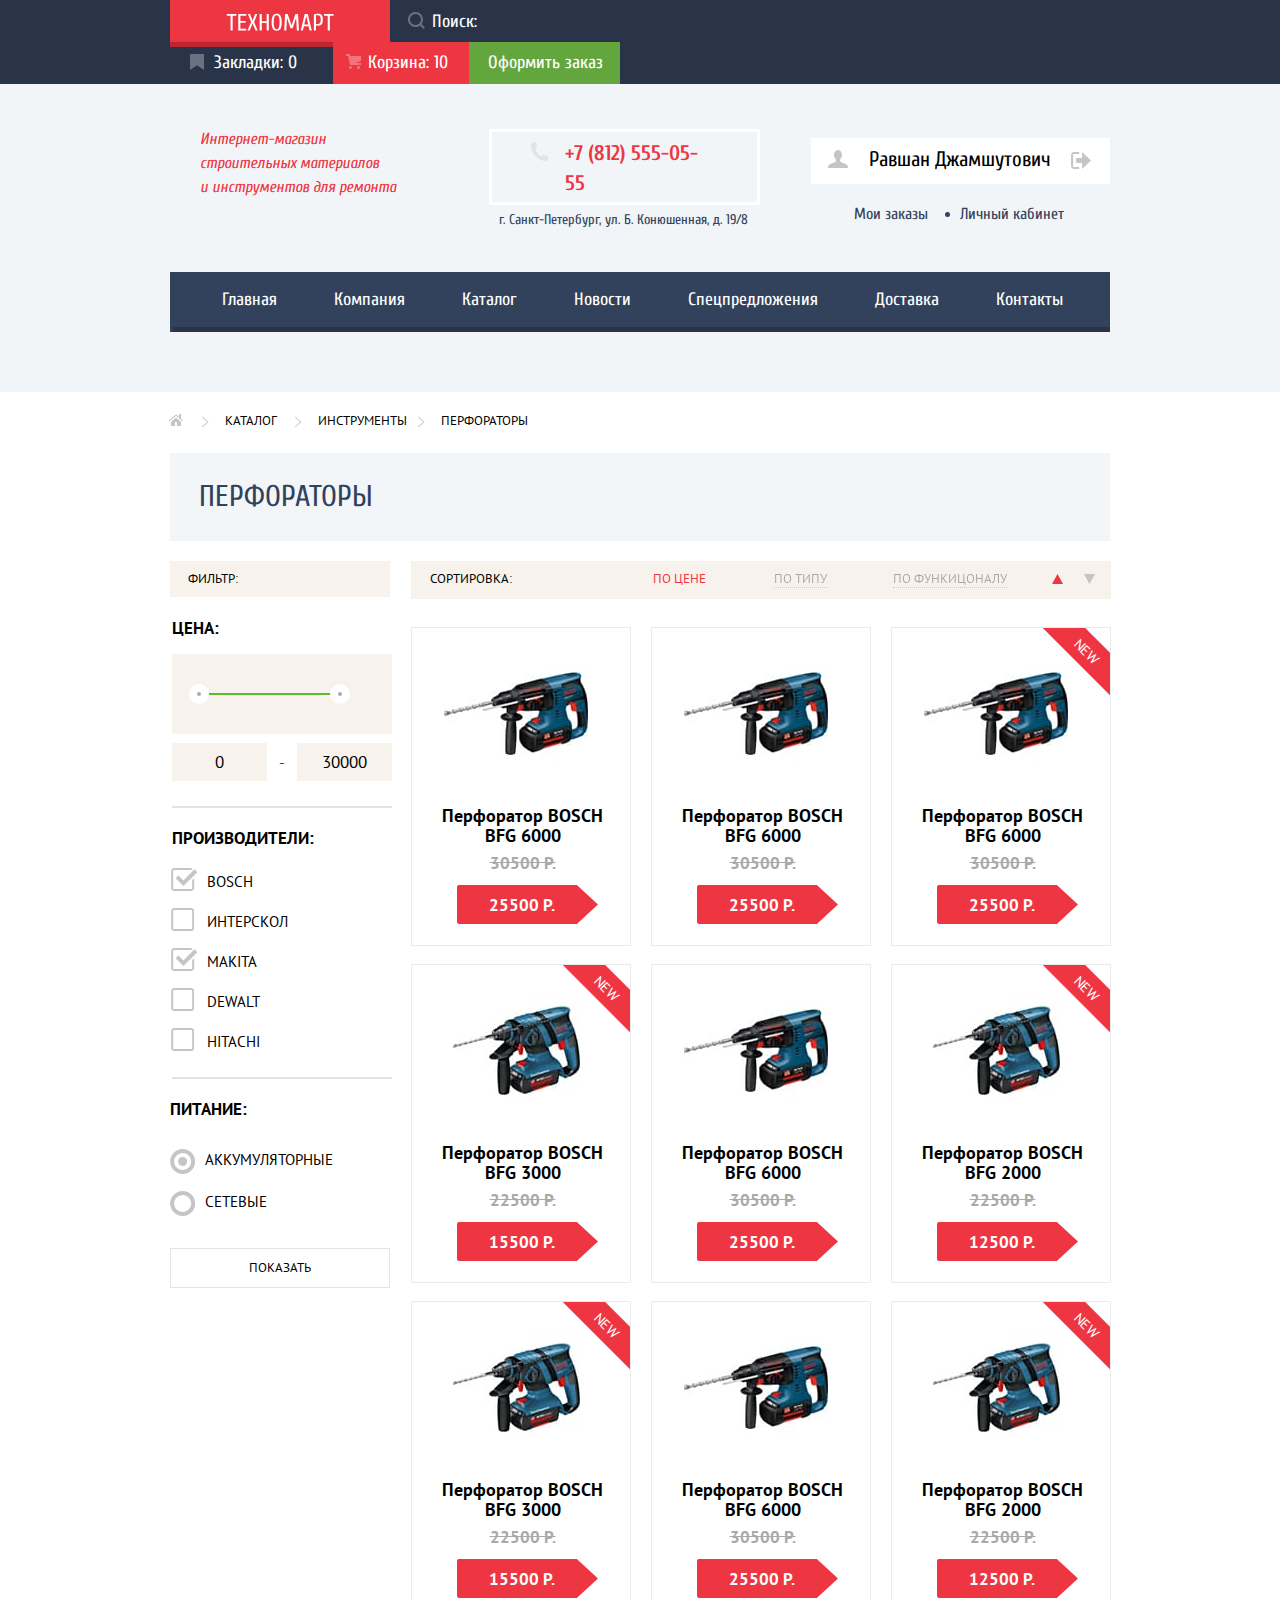
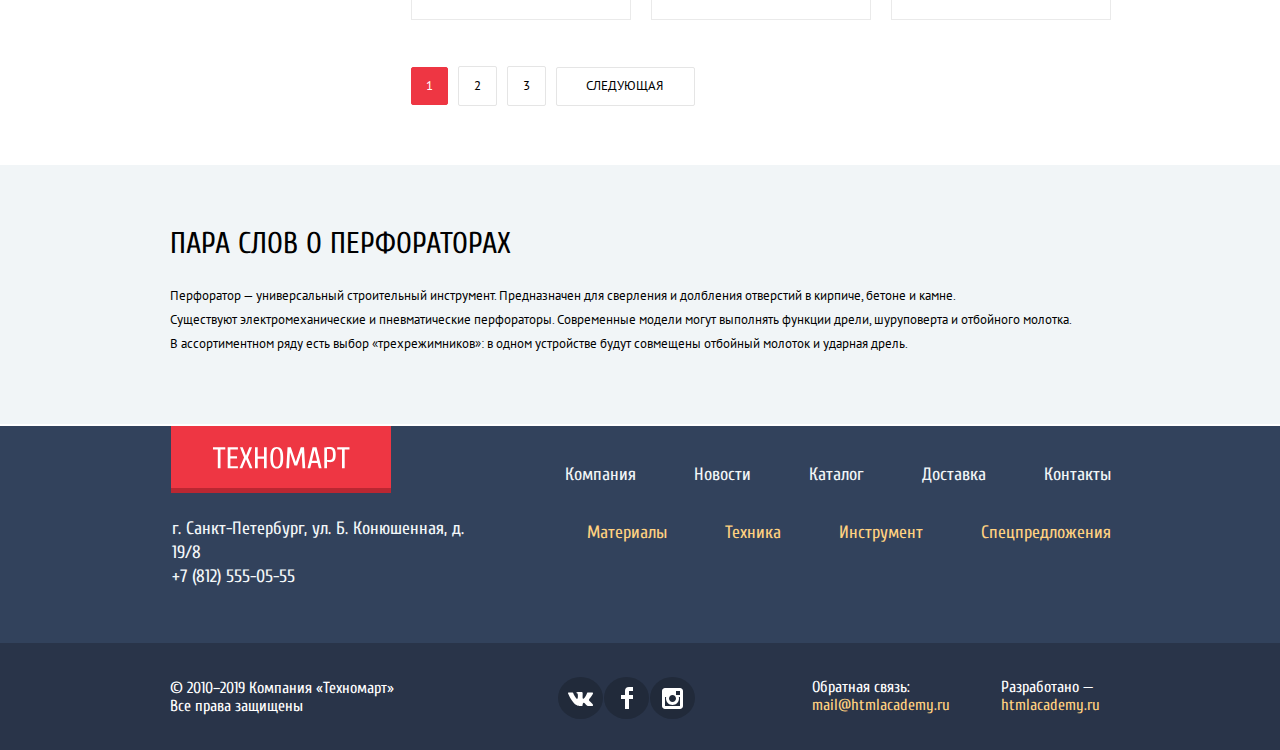
==== commit db2b0890: "Правки" ====
--- a/catalog.html
+++ b/catalog.html
@@ -6,7 +6,7 @@
   <link rel="preconnect" href="https://fonts.gstatic.com">
   <link href="https://fonts.googleapis.com/css2?family=Cuprum:ital,wght@0,400;0,700;1,400;1,700&family=PT+Sans:wght@400;700&display=swap" rel="stylesheet">
   <link rel="stylesheet" href="css/normalize.css">
-  <link rel="stylesheet" href="css/style.css">
+  <link rel="stylesheet" href="css/style.min.css">
   <link rel="icon" href="favicon.ico">
   <link rel="icon" href="img/fav/152.svg" type="image/svg+xml">
   <link rel="apple-touch-icon" href="img/fav/152.png">
@@ -22,7 +22,9 @@
       </a>
       <form class="search-form" action="https://echo.htmlacademy.ru/">
         <div class="search">
-          <label for="searching" aria-label="Поиск товаров"></label>
+          <label for="searching">
+            <span class="visually-hidden">Поиск товаров</span>
+          </label>
           <input id="searching" class="searching" type="search"  name="search" placeholder="Поиск:" >
           <svg aria-hidden="true" focusable="false" class="svg-search" width="17" height="17" viewBox="0 0 17 17" xmlns="http://www.w3.org/2000/svg">
             <path fill-rule="evenodd" clip-rule="evenodd" d="M13.458 12.044L17 15.586L15.586 17L12.044 13.458C10.782 14.421 9.21 15 7.5 15C3.35786 15 0 11.6421 0 7.5C0 3.35786 3.35786 0 7.5 0C11.6421 0 15 3.35786 15 7.5C15.0001 9.14309 14.4581 10.7403 13.458 12.044ZM7.5 2C4.467 2 2 4.467 2 7.5C2.00331 10.5362 4.4638 12.9967 7.5 13C10.532 13 13 10.532 13 7.5C13 4.467 10.532 2 7.5 2Z"/>
@@ -43,6 +45,7 @@
     </div>
   </div>
   <section>
+    <h2 class="visually-hidden">Пользовательская навигация</h2>
     <div class="bottom-head-bar">
       <section class="about-company-head container">
         <h2 class="visually-hidden">информация о нас</h2>
@@ -127,6 +130,7 @@
     </ul>
     <h2 class="page-title">Перфораторы</h2>
     <section class="catalog">
+      <h2 class="visually-hidden">Каталог товаров</h2>
       <section class="filter">
         <h2 class="filter-head">Фильтр:</h2>
         <form class="filter-form" action="https://echo.htmlacademy.ru/courses" target="_blank" method="get">
@@ -143,16 +147,16 @@
               <label for="filter-write-price-min">
                 <span class="visually-hidden">Минимальная цена товара</span>
               </label>
-              <input id="filter-write-price-min" class="filter-write-price" type="number" value="0" >
+              <input id="filter-write-price-min" class="filter-write-price" type="text" value="0" >
               <span>-</span>
               <label for="filter-write-price-max">
                 <span class="visually-hidden">Максимальная цена товара</span>
               </label>
-              <input id="filter-write-price-max" class="filter-write-price" type="number" value="30000">
+              <input id="filter-write-price-max" class="filter-write-price" type="text" value="30000">
             </div>
           </fieldset>
           <fieldset class="filter-fieldset">
-            <legend class="filter-producer-head">Производители:</legend> <!-- радио кнопки потом допилить -->
+            <legend class="filter-producer-head">Производители:</legend>
             <ul class="filter-producer-list">
               <li class="filter-producer-item">
                 <input class="filter-producer visually-hidden filter-input" type="checkbox" name="bosh" id="filter-bosh" checked>
@@ -228,10 +232,10 @@
           <ul class="products-list">
             <li class="products-item">
               <div class="product-buttons">
-                <a href="#" class="cart-btn">
-                  <span class="cart-btn-wrapper">Купить</span>
-                </a>
-                <a href="#" class="bookmarks-btn"  >
+                <a href="#" class="cart-btn" aria-label="Добавить товар в корзину">
+                  <span class="cart-btn-wrapper">Купить</span>
+                </a>
+                <a href="#" class="bookmarks-btn" aria-label="Добавить товар в закладки">
                   <span class="bookmarks-btn-wrapper">В закладки</span>
                 </a>
               </div>
@@ -248,10 +252,10 @@
             </li>
             <li class="products-item">
               <div class="product-buttons">
-                <a href="#" class="cart-btn">
-                  <span class="cart-btn-wrapper">Купить</span>
-                </a>
-                <a href="#" class="bookmarks-btn"  >
+                <a href="#" class="cart-btn" aria-label="Добавить товар в корзину">
+                  <span class="cart-btn-wrapper">Купить</span>
+                </a>
+                <a href="#" class="bookmarks-btn" aria-label="Добавить товар в закладки">
                   <span class="bookmarks-btn-wrapper">В закладки</span>
                 </a>
               </div>
@@ -268,10 +272,10 @@
             </li>
             <li class="products-item new">
               <div class="product-buttons">
-                <a href="#" class="cart-btn">
-                  <span class="cart-btn-wrapper">Купить</span>
-                </a>
-                <a href="#" class="bookmarks-btn"  >
+                <a href="#" class="cart-btn" aria-label="Добавить товар в корзину">
+                  <span class="cart-btn-wrapper">Купить</span>
+                </a>
+                <a href="#" class="bookmarks-btn" aria-label="Добавить товар в закладки">
                   <span class="bookmarks-btn-wrapper">В закладки</span>
                 </a>
               </div>
@@ -288,10 +292,10 @@
             </li>
             <li class="products-item new">
               <div class="product-buttons">
-                <a href="#" class="cart-btn">
-                  <span class="cart-btn-wrapper">Купить</span>
-                </a>
-                <a href="#" class="bookmarks-btn"  >
+                <a href="#" class="cart-btn" aria-label="Добавить товар в корзину">
+                  <span class="cart-btn-wrapper">Купить</span>
+                </a>
+                <a href="#" class="bookmarks-btn" aria-label="Добавить товар в закладки">
                   <span class="bookmarks-btn-wrapper">В закладки</span>
                 </a>
               </div>
@@ -308,10 +312,10 @@
             </li>
             <li class="products-item">
               <div class="product-buttons">
-                <a href="#" class="cart-btn">
-                  <span class="cart-btn-wrapper">Купить</span>
-                </a>
-                <a href="#" class="bookmarks-btn"  >
+                <a href="#" class="cart-btn" aria-label="Добавить товар в корзину">
+                  <span class="cart-btn-wrapper">Купить</span>
+                </a>
+                <a href="#" class="bookmarks-btn" aria-label="Добавить товар в закладки">
                   <span class="bookmarks-btn-wrapper">В закладки</span>
                 </a>
               </div>
@@ -328,10 +332,10 @@
             </li>
             <li class="products-item new">
               <div class="product-buttons">
-                <a href="#" class="cart-btn">
-                  <span class="cart-btn-wrapper">Купить</span>
-                </a>
-                <a href="#" class="bookmarks-btn">
+                <a href="#" class="cart-btn" aria-label="Добавить товар в корзину">
+                  <span class="cart-btn-wrapper">Купить</span>
+                </a>
+                <a href="#" class="bookmarks-btn" aria-label="Добавить товар в закладки">
                   <span class="bookmarks-btn-wrapper">В закладки</span>
                 </a>
               </div>
@@ -348,10 +352,10 @@
             </li>
             <li class="products-item new">
               <div class="product-buttons">
-                <a href="#" class="cart-btn">
-                  <span class="cart-btn-wrapper">Купить</span>
-                </a>
-                <a href="#" class="bookmarks-btn"  >
+                <a href="#" class="cart-btn" aria-label="Добавить товар в корзину">
+                  <span class="cart-btn-wrapper">Купить</span>
+                </a>
+                <a href="#" class="bookmarks-btn" aria-label="Добавить товар в закладки">
                   <span class="bookmarks-btn-wrapper">В закладки</span>
                 </a>
               </div>
@@ -368,10 +372,10 @@
             </li>
             <li class="products-item">
               <div class="product-buttons">
-                <a href="#" class="cart-btn">
-                  <span class="cart-btn-wrapper">Купить</span>
-                </a>
-                <a href="#" class="bookmarks-btn"  >
+                <a href="#" class="cart-btn" aria-label="Добавить товар в корзину">
+                  <span class="cart-btn-wrapper">Купить</span>
+                </a>
+                <a href="#" class="bookmarks-btn" aria-label="Добавить товар в закладки">
                   <span class="bookmarks-btn-wrapper">В закладки</span>
                 </a>
               </div>
@@ -388,10 +392,10 @@
             </li>
             <li class="products-item new">
               <div class="product-buttons">
-                <a href="#" class="cart-btn">
-                  <span class="cart-btn-wrapper">Купить</span>
-                </a>
-                <a href="#" class="bookmarks-btn">
+                <a href="#" class="cart-btn" aria-label="Добавить товар в корзину">
+                  <span class="cart-btn-wrapper">Купить</span>
+                </a>
+                <a href="#" class="bookmarks-btn" aria-label="Добавить товар в закладки">
                   <span class="bookmarks-btn-wrapper">В закладки</span>
                 </a>
               </div>
@@ -530,5 +534,6 @@
     <button class="button-popup-basket" type="button" value="close">продолжить покупки</button>
   </p>
 </div>
+<script src="js/popup-basket.min.js"></script>
 </body>
 </html>
--- a/css/style.min.css
+++ b/css/style.min.css
@@ -0,0 +1 @@
+@-webkit-keyframes bounce{0%{-webkit-transform:translate(-50%,-50%) translateY(-2000px);transform:translate(-50%,-50%) translateY(-2000px)}70%{-webkit-transform:translate(-50%,-50%) translateY(30px);transform:translate(-50%,-50%) translateY(30px)}90%{-webkit-transform:translate(-50%,-50%) translateY(-10px);transform:translate(-50%,-50%) translateY(-10px)}to{-webkit-transform:translate(-50%,-50%) translateY(0);transform:translate(-50%,-50%) translateY(0)}}@keyframes bounce{0%{-webkit-transform:translate(-50%,-50%) translateY(-2000px);transform:translate(-50%,-50%) translateY(-2000px)}70%{-webkit-transform:translate(-50%,-50%) translateY(30px);transform:translate(-50%,-50%) translateY(30px)}90%{-webkit-transform:translate(-50%,-50%) translateY(-10px);transform:translate(-50%,-50%) translateY(-10px)}to{-webkit-transform:translate(-50%,-50%) translateY(0);transform:translate(-50%,-50%) translateY(0)}}@-webkit-keyframes shake{0%,to{-webkit-transform:translate(-50%,-50%) translateX(0);transform:translate(-50%,-50%) translateX(0)}10%,30%,50%,70%,90%{-webkit-transform:translate(-50%,-50%) translateX(-10px);transform:translate(-50%,-50%) translateX(-10px)}20%,40%,60%,80%{-webkit-transform:translate(-50%,-50%) translateX(10px);transform:translate(-50%,-50%) translateX(10px)}}@keyframes shake{0%,to{-webkit-transform:translate(-50%,-50%) translateX(0);transform:translate(-50%,-50%) translateX(0)}10%,30%,50%,70%,90%{-webkit-transform:translate(-50%,-50%) translateX(-10px);transform:translate(-50%,-50%) translateX(-10px)}20%,40%,60%,80%{-webkit-transform:translate(-50%,-50%) translateX(10px);transform:translate(-50%,-50%) translateX(10px)}}:root{--black:#000000;--white:#FFFFFF;--basic-red:#EE3643;--basic-green:#63A63E;--basic-grey:#3D546F;--basic-greylight:#C5C5C5;--basic-background:#F1F5F7;--header-nav:#32425C;--header-top:#293449;--background-head:#F9F5F0;--background-delivery:#FFC047;--background-medium-color-slide:#917f6e;--background-svg-social:#212A3A;--background-head-sort:#F2F6F8;--background-sort:#F7F3EC;--background-darkgrey:#ABABAB;--background-popup-basket:#F1F1F1;--background-bottom-head-bar:rgba(0, 0, 0, 0.0001);--background-button-popup:#F4F4F4;--special-yellow:#FFBF47;--special-blue:#3BBCE3;--special-lilac:#DC91D8;--special-grey:#C1C6CE;--special-greenlight:#8ED78F;--special-yellowlight:#FFD180;--special-white:rgba(255, 255, 255, 0.3);--special-greylight:rgba(197,197,197,0.3);--special-greydark:rgba(169,169,169,0.3);--success:#5FBB2D;--error:#BA2732;--border:#EAEAEA;--border-send-form:#E5E5E5;--header-nav-active:#161D29;--shadow-logo:0 5px 0 0 #BA2732;--shadow-slider-service-active:0px 1px 0px #FFFFFF;--shadow-slider-service-no-active:0px 1px 0px #293449, inset 0px 1px 0px #405069;--shadow-header-nav:inset 0px -5px 0px #293449;--shadow-product-buy:inset 0px -3px 0px #367315;--shadow-company-hover:rgba(0, 0, 0, 0.15);--shadow-popup:rgba(0, 0, 0, 0.75);--sale:#A9A9A9;--footer-special-white-address:#F3F7F9;--footer-special-white-nav:#F1F5F7;--footer-special-beige:#FFD180;--hover-header-nav:#293449;--hover-button:#CA2C37;--active-header-nav:#1D2739;--active-button:#BA2732;--cart-btn:#518534;--dash:#444444}.page{height:100%}.page-body{min-width:940px;margin:0;padding:0;font-family:Cuprum,Arial,sans-serif;font-size:13px;line-height:24px;font-weight:400;color:var(--black);min-height:100%;display:-ms-grid;display:grid;-ms-grid-rows:-webkit-min-content 1fr -webkit-min-content;-ms-grid-rows:min-content 1fr min-content;grid-template-rows:-webkit-min-content 1fr -webkit-min-content;grid-template-rows:min-content 1fr min-content;-ms-flex-line-pack:start;align-content:start}a{text-decoration:none}img{max-width:100%;height:auto}.main-header,.main-header-catalog{background:var(--basic-background);color:var(--white)}.main-header{margin-bottom:59px}.main-header-catalog{margin-bottom:21px}.top-head-bar{background:var(--header-top)}.header{display:-webkit-box;display:-ms-flexbox;display:flex;-ms-flex-wrap:wrap;flex-wrap:wrap}.main-logo-header,.searching{-webkit-box-sizing:border-box;box-sizing:border-box}.main-logo-header{background:var(--basic-red);-webkit-box-shadow:var(--shadow-logo);box-shadow:var(--shadow-logo);display:inline-block;vertical-align:top;min-width:220px;padding:13px 56px 3px}.searching{font-weight:400;font-size:18px;line-height:24px;color:var(--white);background:var(--header-top);border:0;width:271px;height:42px;padding-left:42px}.svg-search{position:absolute;left:0;top:0;fill:var(--white);opacity:.3;margin:12px 8px 13px 18px}.searching::-webkit-input-placeholder{color:var(--white)}.searching::-moz-placeholder{color:var(--white)}.searching:-ms-input-placeholder{color:var(--white)}.searching::-ms-input-placeholder{color:var(--white)}.searching::placeholder{color:var(--white)}.search{display:-webkit-box;display:-ms-flexbox;display:flex;-webkit-box-orient:horizontal;-webkit-box-direction:reverse;-ms-flex-direction:row-reverse;flex-direction:row-reverse;position:relative}.bookmark:hover::before,.cart:hover::before,.search:hover .svg-search{opacity:1}.search:active .search::-webkit-input-placeholder{opacity:.5}.search:active .search::-moz-placeholder{opacity:.5}.search:active .search:-ms-input-placeholder{opacity:.5}.search:active .search::-ms-input-placeholder{opacity:.5}.search:active .search::placeholder{opacity:.5}.search:active .svg-search{opacity:.5}.searching:focus{color:var(--black);background-color:var(--white)}.search-form{display:-webkit-box;display:-ms-flexbox;display:flex;-ms-flex-wrap:wrap;flex-wrap:wrap}.search-form:focus-within .search{background-color:var(--white)}.search-form:focus-within .svg-search{fill:var(--basic-red);opacity:1}.item-header,.list-header{color:var(--white);margin:0}.list-header{list-style:none;font-weight:400;font-size:18px;line-height:24px;padding:0;display:-webkit-box;display:-ms-flexbox;display:flex;-ms-flex-wrap:wrap;flex-wrap:wrap}.item-header{-webkit-box-sizing:border-box;box-sizing:border-box;-webkit-box-pack:center;-ms-flex-pack:center;justify-content:center;-webkit-box-align:center;-ms-flex-align:center;align-items:center;text-align:center}.arrange-order-item,.item-header{display:-webkit-box;display:-ms-flexbox;display:flex}.arrange-order-link{padding:9px 17px 9px 19px;color:var(--white);background:var(--basic-green)}.bottom-head-bar{background:var(--background-bottom-head-bar)}.about-company-head{display:-webkit-box;display:-ms-flexbox;display:flex}.activity{color:var(--basic-red);font-style:italic;font-weight:400;font-size:16px;line-height:24px;margin:43px 69px 43px 30px;width:220px;-webkit-box-sizing:border-box;box-sizing:border-box}.activity-catalog{margin:43px 82px 43px 30px}.contacts-header-wrapper{width:320px;margin:45px 20px 40px 0}.phone-header,.phone-wrapper-header{-webkit-box-sizing:border-box;box-sizing:border-box}.phone-header{color:var(--basic-red);font-style:normal;font-weight:700;font-size:21px;line-height:30px;position:relative;padding:6px 40px 4px 73px}.phone-wrapper-header{border:3px solid var(--white);width:271px;margin-top:0;margin-bottom:3px;padding:0;display:-webkit-box;display:-ms-flexbox;display:flex}.address-header{font-style:normal;font-weight:400;font-size:14px;line-height:24px;color:var(--header-nav);width:260px;margin:0 0 0 10px}.enter-link,.login,.registration-link{display:-webkit-box;display:-ms-flexbox;display:flex;-webkit-box-sizing:border-box;box-sizing:border-box}.login{font-weight:400;font-size:21px;line-height:21px;padding:46px 0 67px}.enter-link,.registration-link{color:var(--black);background:var(--white);-webkit-box-pack:center;-ms-flex-pack:center;justify-content:center;-webkit-box-align:center;-ms-flex-align:center;align-items:center;text-align:center;padding:12px 24px}.enter-link{min-width:121px;margin-right:10px}.registration-link{min-width:150px}.nav-header{font-weight:400;font-size:18px;line-height:24px;background:var(--header-nav);margin:0;padding:0}.nav-list{list-style:none;margin:0 0 60px;padding:0 0 0 22px;display:-webkit-box;display:-ms-flexbox;display:flex;-ms-flex-wrap:wrap;flex-wrap:wrap;-webkit-box-sizing:border-box;box-sizing:border-box;-webkit-box-shadow:var(--shadow-header-nav);box-shadow:var(--shadow-header-nav)}.nav-list:first-child{margin-left:3px}.nav-link{color:var(--white);display:inline-block;vertical-align:top;padding:16px 30px 20px 27px}.nav-item:last-child{margin-right:0}.container{width:940px;margin:0 auto;padding:0}.promo-list-text{font-weight:700;font-size:24px;line-height:30px;list-style:none;color:var(--white);padding:0;margin:0;display:-ms-grid;display:grid;-ms-grid-columns:300px 20px 300px 20px 300px;grid-template-columns:300px 300px 300px;-ms-grid-rows:1fr;grid-template-rows:1fr;gap:20px}.promo-list-text>:nth-child(1){-ms-grid-row:1;-ms-grid-column:1}.promo-list-text>:nth-child(2){-ms-grid-row:1;-ms-grid-column:3}.promo-list-text>:nth-child(3){-ms-grid-row:1;-ms-grid-column:5}.promo-list{list-style:none;font-weight:700;font-size:24px;line-height:30px;color:var(--white);padding:0;margin:0;display:-ms-grid;display:grid;-ms-grid-columns:300px;grid-template-columns:300px;-ms-grid-rows:123px 20px 123px;grid-template-rows:123px 123px;gap:20px}.promo-list>:nth-child(1){-ms-grid-row:1;-ms-grid-column:1}.promo-list>:nth-child(2){-ms-grid-row:3;-ms-grid-column:1}.promo-block-bottom{display:-ms-grid;display:grid;-ms-grid-columns:300px 20px 300px 20px 300px;grid-template-columns:300px 300px 300px;-ms-grid-rows:1fr;grid-template-rows:1fr;gap:20px;margin-top:20px;margin-bottom:59px}.promo-block-bottom>:nth-child(1){-ms-grid-row:1;-ms-grid-column:1}.promo-block-bottom>:nth-child(2){-ms-grid-row:1;-ms-grid-column:3}.promo-block-bottom>:nth-child(3){-ms-grid-row:1;-ms-grid-column:5}.promo-title{margin:0;padding:0;font-style:normal;font-weight:700;font-size:24px;line-height:30px}.promo-item{width:300px;position:relative;padding:21px 23px;-webkit-box-sizing:border-box;box-sizing:border-box;overflow:hidden}.promo-item::before{content:"";position:absolute;background-repeat:no-repeat}.material-item{background:var(--special-yellow)}.material-item::before{background-image:url(../img/icon/icon-1.svg);width:44px;height:65px;top:32px;right:42px}.instrument-item{background:var(--special-blue)}.instrument-item::before{background-image:url(../img/icon/icon-2.svg);width:75px;height:61px;top:34px;right:31px}.cars-item{background:var(--special-lilac)}.cars-item::before{background-image:url(../img/icon/icon-3.svg);width:78px;height:62px;top:31px;right:30px}.sale-item{background:var(--special-greenlight)}.sale-item::before{background-image:url(../img/icon/icon-4.svg);width:59px;height:72px;top:26px;right:45px}.delivery-item{background:var(--background-delivery)}.delivery-item::before{background-image:url(../img/icon/icon-5.svg);width:78px;height:63px;top:32px;right:31px}.promo-button{color:var(--white);background:var(--special-white);font-weight:400;font-size:14px;line-height:18px;text-transform:uppercase;display:-webkit-box;display:-ms-flexbox;display:flex;padding:10px 20px;-webkit-box-sizing:border-box;box-sizing:border-box;width:135px;margin:14px 0 0;text-align:center;-webkit-box-pack:center;-ms-flex-pack:center;justify-content:center;-webkit-box-align:center;-ms-flex-align:center;align-items:center}.slider-tools{-ms-grid-column:1;-ms-grid-column-span:2;grid-column:1/3;-ms-grid-row:1;-ms-grid-row-span:1;grid-row:1/2}.slide-tools-first,.slide-tools-second{position:absolute;-webkit-box-sizing:border-box;box-sizing:border-box;padding:23px 20px 27px 24px;opacity:0;pointer-events:none}.img-slide{position:absolute;z-index:-1;background:var(--background-medium-color-slide);top:0;left:0}.slide-head{font-weight:700;font-size:36px;line-height:36px;color:var(--white);text-transform:uppercase;margin:0;background-color:transparent}.button,.slide-text{font-weight:400;font-size:18px;line-height:24px;color:var(--white);margin:0;padding:5px 0 0}.button{background:var(--basic-red);font-size:14px;line-height:18px;text-transform:uppercase;min-width:192px;display:-webkit-box;display:-ms-flexbox;display:flex;padding:11px 20px 9px;text-align:center;-webkit-box-pack:center;-ms-flex-pack:center;justify-content:center;-webkit-box-sizing:border-box;box-sizing:border-box;border:0}.button-slide{position:absolute;top:201px;left:24px}.controls-tools{position:relative}.button-arrow-next,.button-arrow-prev{position:absolute;background-image:url(../img/icon/icon-left.svg);background-color:transparent;background-repeat:no-repeat;width:20px;height:44px;border:0}.button-arrow-prev{left:25px;top:7px}.button-arrow-next{-webkit-transform:rotate(-180deg);-ms-transform:rotate(-180deg);transform:rotate(-180deg);right:20px;top:3px}.button-circle-wrapper{position:absolute;left:296px;top:97px}.button-circle-first,.button-circle-second{width:10px;height:10px;border-radius:50%;border:2px solid var(--white);background-color:var(--basic-red);padding:0;margin-right:6px}.button-current{background-color:var(--white)}.button-price,.button-price-wrapper{display:-webkit-box;display:-ms-flexbox;display:flex;-webkit-box-pack:center;-ms-flex-pack:center;justify-content:center}.button-price{background:var(--basic-red);color:var(--white);font-size:17px;line-height:18px;width:141px;margin:0 14px 0 27px;padding:0;border-radius:2px;-webkit-clip-path:polygon(0 0,85% 0,100% 50%,85% 100%,0 100%);clip-path:polygon(0 0,85% 0,100% 50%,85% 100%,0 100%)}.button-price-wrapper{padding:10px 39px 10px 27px;-webkit-box-align:center;-ms-flex-align:center;align-items:center;text-align:center;margin-top:1px}.products-list{list-style:none;font-family:"PT Sans",Arial,sans-serif;font-style:normal;font-weight:700;font-size:18px;line-height:20px;margin:0 0 46px;padding:0;display:-ms-grid;display:grid;-webkit-column-gap:20px;-moz-column-gap:20px;column-gap:20px;row-gap:18px;-ms-grid-columns:220px 20px 220px 20px 220px;grid-template-columns:220px 220px 220px}.products-item{max-width:220px;-ms-flex-wrap:wrap;flex-wrap:wrap;-webkit-box-orient:vertical;-webkit-box-direction:normal;-ms-flex-direction:column;flex-direction:column;text-align:center;border:1px solid var(--border);-webkit-box-sizing:border-box;box-sizing:border-box;position:relative;padding:6px 18px 21px;overflow:hidden}.products-item,.products-item-link{display:-webkit-box;display:-ms-flexbox;display:flex}.product-buttons{position:absolute;left:42px;top:30px;font-family:Cuprum,Arial,sans-serif;font-style:normal;font-weight:400;font-size:14px;line-height:18px;text-transform:uppercase;clip:rect(0 0 0 0);width:1px;height:1px;margin:-1px;z-index:1;background-color:var(--white)}.products-item:hover .product-buttons{display:block;clip:auto;width:auto;height:auto;margin:auto}.products-item:focus-within .product-buttons{display:block;clip:auto;width:auto;height:auto;margin:auto}.products-item:hover .img-product{display:none}.products-item:focus-within .img-product{display:none}.products-item:hover{-webkit-box-shadow:0 4px 20px var(--shadow-company-hover);box-shadow:0 4px 20px var(--shadow-company-hover)}.image-wrapper{width:184px;display:-webkit-box;display:-ms-flexbox;display:flex;-webkit-box-pack:center;-ms-flex-pack:center;justify-content:center;-webkit-box-align:center;-ms-flex-align:center;align-items:center;min-height:164px;margin-bottom:8px}.img-product{position:relative;top:-2px;left:-6px;-o-object-fit:contain;object-fit:contain}.no-change-position{position:relative;top:0;left:0}.popular-products-section{margin-bottom:70px}.popular-products-list{-ms-grid-columns:220px 220px 220px 220px;grid-template-columns:220px 220px 220px 220px}.title-content{color:var(--header-nav);background:var(--background-head);text-transform:uppercase;display:-ms-grid;display:grid;-ms-grid-columns:1fr auto;grid-template-columns:1fr auto;margin-bottom:20px;-webkit-box-align:center;-ms-flex-align:center;align-items:center;padding:25px 17px 26px 28px}.popular-producer{padding:25px 19px 26px 28px}.title-content-header{font-weight:400;font-size:30px;line-height:30px;color:var(--header-nav);text-transform:uppercase;margin:0 20px 0 0}.product-title{width:185px;font-size:18px;line-height:20px;color:var(--black)}.old-price{width:173px;font-size:17px;line-height:18px;color:var(--sale);margin:8px 0 13px;-webkit-box-sizing:border-box;box-sizing:border-box;padding-left:12px}.popular-producer-section{margin-bottom:70px}.company-list{list-style:none;display:-ms-grid;display:grid;-ms-grid-columns:1fr 20px 1fr 20px 1fr 20px 1fr;grid-template-columns:1fr 1fr 1fr 1fr;gap:20px;padding:0;margin:0}.company-item,.service{-webkit-box-sizing:border-box;box-sizing:border-box}.company-item{display:-webkit-box;display:-ms-flexbox;display:flex;-webkit-box-pack:center;-ms-flex-pack:center;justify-content:center;-webkit-box-align:center;-ms-flex-align:center;align-items:center}.service{background:var(--basic-background);padding:64px 0 5px;margin-bottom:70px}.button-border-radius{border-radius:2px;border:0;margin:0 0 0 -9px;padding:10px 19px 9px 21px}.about-us-button{width:220px;margin-top:20px}.contacts-button{margin-top:18px;width:300px}.service-head{font-weight:400;font-size:30px;line-height:30px;text-transform:uppercase;margin:2px 0 25px}.service-text{width:396px;margin:-2px 0 67px;font-family:"PT Sans",Arial,sans-serif;font-style:normal;font-weight:400;font-size:13px;line-height:24px}.service-slider,.service-slides{display:-webkit-box;display:-ms-flexbox;display:flex}.service-slides{-ms-flex-wrap:wrap;flex-wrap:wrap;margin-left:80px}.button-service,.button-service:active{font-weight:700;font-size:21px;line-height:30px}.button-service:active{color:var(--header-nav);background:var(--white);-webkit-box-shadow:var(--shadow-slider-service-active);box-shadow:var(--shadow-slider-service-active)}.button-service:hover{background:var(--header-top)}.button-service{color:var(--white);background:var(--header-nav);-webkit-box-shadow:var(--shadow-slider-service-no-active);box-shadow:var(--shadow-slider-service-no-active);display:block;text-align:left;border:0;min-width:240px;padding:15px 12px 17px 22px;margin:0}.service-controls{position:relative;top:5px;left:1px}.service-controls::after{content:"";position:absolute;background-repeat:no-repeat;background-image:url(../img/shadow-button.png);background-color:var(--background-bottom-head-bar);top:-50px;left:230px;width:10px;height:279px}.service-slide-text{font-family:"PT Sans",Arial,sans-serif;font-style:normal;font-weight:400;font-size:13px;line-height:25px;width:300px}.service-slide-text-credit{margin:0 0 26px -10px}.service-slide-text-guarantee{margin:0 0 0 -9px;width:331px;line-height:24px}.service-slide-image-1{background-image:url(../img/layer-131-1.png);position:relative;top:12px}.service-slide-image-2{background-image:url(../img/layer-130.png);position:relative;left:10px;top:1px}.service-slide-image-3{background-image:url(../img/credit.png);position:relative;left:11px;top:2px}.service-header-text{font-weight:400;font-size:30px;text-transform:uppercase;line-height:30px;color:var(--header-nav);margin:-9px 0 29px;padding:0}.service-header-text-credit{margin:2px 0 28px -11px}.service-header-text-guarantee{margin:3px 0 23px -10px}.button-service:focus{font-weight:700;font-size:21px;line-height:30px;color:var(--header-nav);background:var(--white);-webkit-box-shadow:var(--shadow-slider-service-active);box-shadow:var(--shadow-slider-service-active);display:block}.about-us{display:-ms-grid;display:grid;-ms-grid-columns:6fr 190px 4fr;grid-template-columns:6fr 4fr;-webkit-column-gap:190px;-moz-column-gap:190px;column-gap:190px;margin-bottom:70px}.benefits-header,.contacts-header{font-weight:400;font-size:30px;line-height:30px;text-transform:uppercase;margin:0 0 23px}.benefits-text1,.benefits-text2,.contacts-text{font-family:"PT Sans",Arial,sans-serif;font-style:normal;font-weight:400;padding:0}.benefits-text1{margin:0 0 25px}.benefits-text2{margin:0 0 4px}.partners-delivery-list{margin:0;padding-left:37px;list-style:none}.partners-delivery-item{font-weight:400;font-size:18px;line-height:24px;margin-bottom:12px;position:relative}.item-link::before,.partners-delivery-item::before{content:"";position:absolute;background-repeat:no-repeat}.partners-delivery-item::before{top:10px;left:-36px;border:1px solid var(--basic-red);background-color:var(--basic-red);width:23px;height:0}.contacts-text{width:180px;margin:0 0 33px}.footer-top{font-weight:400;font-size:18px;line-height:24px;background:var(--header-nav);color:var(--white);margin:0;padding:0}.footer-top-wrapper{display:-webkit-box;display:-ms-flexbox;display:flex}.footer-logo{background:var(--basic-red);display:inline-block;vertical-align:top;-webkit-box-shadow:var(--shadow-logo);box-shadow:var(--shadow-logo);position:relative;left:1px;width:220px;height:62px}.footer-logo-img{margin:20px 41px 25px}.footer-top-wrapper{padding-bottom:54px}.footer-contacts-wrapper{width:323px;margin:29px 0 0 2px}.footer-address,.footer-phone{color:var(--footer-special-white-address);padding:0;margin:0}.footer-nav-list-bottom,.footer-nav-list-top{list-style:none;padding:0;display:-webkit-box;display:-ms-flexbox;display:flex;-ms-flex-wrap:wrap;flex-wrap:wrap;-webkit-box-pack:justify;-ms-flex-pack:justify;justify-content:space-between}.footer-nav-list-top{margin:37px 0 34px 70px;width:546px}.footer-nav-list-bottom{margin:0 0 0 92px}.footer-nav-top{color:var(--footer-special-white-nav)}.footer-nav-bottom{color:var(--footer-special-beige)}.footer-bottom-bar{background:var(--header-top);font-weight:400;font-size:16px;line-height:18px}.footer-bottom{display:-webkit-box;display:-ms-flexbox;display:flex}.footer-bottom-info{color:var(--white);width:227px;height:37px;margin:36px 161px 34px 0}.footer-social-list{list-style:none;display:-webkit-box;display:-ms-flexbox;display:flex;-webkit-box-align:center;-ms-flex-align:center;align-items:center;margin:34px 116px 29px 0;padding:0}.footer-bottom-contacts{margin:35px 51px 35px 0}.footer-bottom-producer{margin:35px 0}.footer-contacts,.footer-contacts-link{color:var(--footer-special-beige);padding:0;margin:0}.footer-contacts{color:var(--white)}.popup-feedback{font-weight:400;font-size:18px;line-height:24px;display:-webkit-box;display:-ms-flexbox;display:flex;-webkit-box-pack:left;-ms-flex-pack:left;justify-content:left;text-align:left;-webkit-box-align:center;-ms-flex-align:center;align-items:center;-ms-flex-wrap:wrap;flex-wrap:wrap}.popup-feedback-item span{margin-bottom:10px}.placeholder-popup{font-weight:400;font-size:13px;line-height:24px;width:220px;padding:0 0 0 11px;font-family:"PT Sans",Arial,sans-serif;font-style:normal}.placeholder-popup-textarea,.popup-feedback-item span{width:460px}.placeholder-popup-textarea{height:114px;padding:5px 0 0 10px}.popup-feedback-button-wrapper{width:620px;-webkit-box-sizing:border-box;box-sizing:border-box;padding:38px 80px 42px;background:var(--background-button-popup)}.feedback-button{width:460px}.border-label-popup-feedback{background:var(--white);border:2px solid var(--basic-greylight);-webkit-box-sizing:border-box;box-sizing:border-box;border-radius:2px;min-height:38px}.item-link::before{opacity:.3;fill:var(--white)}.bookmark{padding:9px 36px 9px 44px}.cart{padding:9px 26px 9px 35px}.bookmark::before{top:12px;left:20px;width:14px;height:16px;background-image:url(../img/icon/icon-bookmark.svg)}.cart-mark::before,.cart::before{top:12px;width:15px;height:15px;background-image:url(../img/icon/cart.svg);left:13px}.bookmark:active::before,.cart:active::before{opacity:.3}.item-link:active{background:var(--header-nav-active);opacity:.5}.arrange-order-link:hover{background:var(--success)}.arrange-order-link:active{background:var(--basic-green)}.item-link{color:var(--white);position:relative}.cart-btn::before,.phone::before{content:"";position:absolute;background-repeat:no-repeat;background-image:url(../img/icon/icon-phone.svg);opacity:.3;fill:var(--white);top:10px;left:38px;width:19px;height:19px}.enter-link:hover,.registration-link:hover{color:var(--basic-red)}.login-svg{fill:var(--basic-greylight);position:relative;top:-1px;left:-7px}.enter-link:hover .login-svg{fill:var(--basic-grey);opacity:1}.enter-link:active,.registration-link:active{color:var(--basic-greylight)}.enter-link:active .login-svg{fill:var(--basic-greylight);opacity:1}.cart-btn,.nav-item{display:-webkit-box;display:-ms-flexbox;display:flex}.nav-item{margin:0}.nav-link:hover{background:var(--header-top)}.nav-link:active{background:var(--active-header-nav)}.promo-button:hover{background:var(--special-greylight)}.promo-button:active{background:var(--special-greydark)}.button:hover{background:var(--hover-button)}.button:active{background:var(--active-button)}.cart-btn::before{background-image:url(../img/icon/cart.svg);left:30px;width:15px;height:15px}.cart-btn{background:var(--basic-green);border-radius:2px;-webkit-box-shadow:var(--shadow-product-buy);box-shadow:var(--shadow-product-buy);color:var(--white);position:relative;max-width:135px;margin-bottom:10px}.cart-btn-wrapper{padding:10px 37px 10px 55px;min-width:98px;-webkit-box-pack:center;-ms-flex-pack:center;justify-content:center;-webkit-box-align:center;-ms-flex-align:center;align-items:center;text-align:center}.cart-btn:hover{background:var(--success)}.cart-btn:active{background:var(--cart-btn)}.bookmarks-btn:hover{border:3px solid var(--header-nav)}.bookmarks-btn:active{opacity:.5}.bookmarks-btn,.bookmarks-btn-wrapper,.cart-btn-wrapper,.company-link{display:-webkit-box;display:-ms-flexbox;display:flex;-webkit-box-sizing:border-box;box-sizing:border-box}.bookmarks-btn{font-weight:400;font-size:14px;line-height:18px;color:var(--header-nav);border:3px solid var(--basic-green);border-radius:2px;width:135px;min-height:38px}.bookmarks-btn-wrapper,.company-link{-webkit-box-pack:center;-ms-flex-pack:center;justify-content:center;-webkit-box-align:center;-ms-flex-align:center;align-items:center}.bookmarks-btn-wrapper{min-width:69px;padding:11px 30px 9px;text-align:center}.company-link{background:var(--white);padding:0;width:220px;height:145px;border:1px solid var(--border)}.company-img{-o-object-fit:contain;object-fit:contain}.company-link:active,.company-link:hover{-webkit-filter:drop-shadow(0 4px 20px var(--shadow-company-hover));filter:drop-shadow(0 4px 20px var(--shadow-company-hover))}.company-link:active{opacity:.5}.visually-hidden{position:absolute;clip:rect(0 0 0 0);width:1px;height:1px;margin:-1px}.nav-footer-link:hover{-webkit-text-decoration-line:underline;text-decoration-line:underline}.nav-footer-link:active{opacity:.5}.footer-contacts-link:hover{-webkit-text-decoration-line:underline;text-decoration-line:underline}.footer-contacts-link:active{color:var(--basic-red);-webkit-text-decoration-line:none;text-decoration-line:none}.footer-social-list-item{-webkit-box-flex:0;-ms-flex:none;flex:none;margin-right:1px}.footer-social-link{display:-webkit-box;display:-ms-flexbox;display:flex;-webkit-box-orient:vertical;-webkit-box-direction:normal;-ms-flex-direction:column;flex-direction:column;-webkit-box-pack:center;-ms-flex-pack:center;justify-content:center;-webkit-box-align:center;-ms-flex-align:center;align-items:center;width:45px;height:42px;background-color:var(--background-svg-social);border-radius:50%}.footer-social-link img{display:block;max-width:26px;max-height:22px;width:auto;height:auto}.footer-social-link:active,.footer-social-link:hover{background-color:var(--basic-red)}.small-map{background:var(--background-medium-color-slide);margin:0}.cart-mark{background:var(--basic-red);padding:9px 2px 9px 15px;-webkit-box-sizing:border-box;box-sizing:border-box;min-width:136px}.user-profile{color:var(--black);font-weight:400;font-size:21px;line-height:21px}.icon-user-profile{fill:var(--basic-greylight);position:relative;right:16px;top:2px}.user-profile:active{fill:var(--basic-greylight);color:var(--basic-greylight)}.log-out{position:relative;left:20px;top:5px}.log-out:hover,.user-profile:hover .icon-user-profile{fill:var(--basic-grey)}.log-out,.log-out:active,.user-profile:active .icon-user-profile{fill:var(--basic-greylight)}.account{margin:46px 0 42px;width:299px;-webkit-box-pack:center;-ms-flex-pack:center;justify-content:center;-webkit-box-align:center;-ms-flex-align:center;align-items:center;text-align:center;-ms-flex-wrap:wrap;flex-wrap:wrap}.account,.account-background,.account-list{display:-webkit-box;display:-ms-flexbox;display:flex}.account-background{background-color:var(--white);-webkit-box-pack:center;-ms-flex-pack:center;justify-content:center;-webkit-box-align:center;-ms-flex-align:center;align-items:center;text-align:center;-webkit-box-sizing:border-box;box-sizing:border-box;padding:9px 6px 12px 0;width:299px}.account-list{-ms-flex-pack:distribute;justify-content:space-around;min-width:210px;margin:0;padding:0;position:relative;top:4px;left:-2px;list-style:none}.account-link{color:var(--header-nav);position:relative;font-style:normal;font-weight:400;font-size:16px;line-height:18px}.account-item:first-child{margin-right:32px}.account-item{position:relative}.account-item::after{content:"";position:absolute;width:5px;height:5px;background-color:var(--header-nav);border-radius:50%;top:9px;left:91px}.account-item:last-child::after{display:none}.account-link:hover{color:var(--basic-red)}.account-link:active{color:var(--basic-greylight)}.icon-point{fill:var(--header-nav)}.account-link:hover .icon-point{fill:var(--basic-red)}.account-link:active .icon-point{fill:var(--basic-greylight)}.main-catalog{font-family:"PT Sans",Arial,sans-serif;font-style:normal;font-weight:400;font-size:13px;line-height:18px;color:var(--black)}.crumbs-list{display:-webkit-box;display:-ms-flexbox;display:flex;-ms-flex-wrap:wrap;flex-wrap:wrap;-webkit-box-sizing:border-box;box-sizing:border-box;margin:0 0 14px;list-style:none;padding:0}.crumbs-link,.crumbs-list{color:var(--black)}.crumbs-item:last-child{margin-right:0}.crumbs-item:first-child{min-width:14px}.crumbs-item{margin-right:17px;display:-webkit-box;display:-ms-flexbox;display:flex;margin-bottom:11px;line-height:15px;text-transform:uppercase;position:relative}.crumbs-item:not(:first-child)::before{content:"";display:block;-ms-flex-item-align:center;-ms-grid-row-align:center;align-self:center;background-image:url(../img/icon/shape.svg);width:8px;height:12px;margin-right:16px;background-repeat:no-repeat;background-size:contain;padding:0;position:relative;top:1px}.crumbs-item:nth-child(3){margin-right:10px}.home-page,.home-page::before{position:relative;width:14px;height:12px}.home-page::before{content:"";position:absolute;background-repeat:no-repeat;background-image:url(../img/icon/icon-home.svg);opacity:1;top:2px;left:0}.page-title{font-family:Cuprum,Arial,sans-serif;font-style:normal;font-weight:400;font-size:30px;line-height:30px;color:var(--header-nav);background:var(--background-head-sort);-webkit-box-sizing:border-box;box-sizing:border-box;padding:29px;margin:0 0 20px;text-transform:uppercase}.catalog{display:-ms-grid;display:grid;-ms-grid-columns:220px 21px 700px;grid-template-columns:220px 700px;gap:21px}.filter,.filter-form,.product-sort{display:-webkit-box;display:-ms-flexbox;display:flex}.product-sort{margin-bottom:28px;background:var(--background-sort);-webkit-box-align:center;-ms-flex-align:center;align-items:center;-webkit-box-sizing:border-box;box-sizing:border-box;padding:3px 2px 5px 19px}.filter,.filter-form{-webkit-box-orient:vertical;-webkit-box-direction:normal;-ms-flex-direction:column;flex-direction:column}.filter{width:220px;margin:0;padding:0}.filter-form{-ms-flex-wrap:wrap;flex-wrap:wrap}.filter-form fieldset{-o-border-image:url(../img/line.svg) 0 0 1 0;border-image:url(../img/line.svg) 0 0 1 0}.filter-form fieldset:last-of-type{border:0}.filter-head,.sort-head{font-weight:400;font-size:13px;line-height:18px;background:var(--background-sort);text-transform:uppercase}.filter-head{-webkit-box-sizing:border-box;box-sizing:border-box;padding:9px 14px 9px 18px;margin:0 0 16px}.sort-head{margin:0 141px 0 0}.sort-item:first-child{margin-right:68px}.sort-item:nth-child(2){margin-right:66px}.filter-fieldset{margin:0 0 15px;padding:0}.filter-price{font-weight:700;font-size:17px;line-height:30px;margin:0 0 11px;text-transform:uppercase}.range-slider{display:-webkit-box;display:-ms-flexbox;display:flex;-webkit-box-orient:vertical;-webkit-box-direction:normal;-ms-flex-direction:column;flex-direction:column;-webkit-box-pack:center;-ms-flex-pack:center;justify-content:center;-webkit-box-sizing:border-box;box-sizing:border-box;padding:8px 21px;width:220px;height:80px;background:var(--background-sort);border-radius:0;margin:0 0 9px}.range-slider-bar{position:relative;width:100%;height:2px;background-color:var(--background-sort)}.range-slider-progress{position:absolute;height:100%;background-color:var(--success);width:152px}.range-slider-toggler1,.range-slider-toggler2{position:absolute;top:50%;-webkit-transform:translate(-50%,-50%);-ms-transform:translate(-50%,-50%);transform:translate(-50%,-50%);display:block;-webkit-box-sizing:content-box;box-sizing:content-box;padding:0;width:4px;height:4px;background-color:var(--background-darkgrey);border:8px solid var(--white);border-radius:50%;cursor:pointer}.range-slider-toggler1{left:6px}.range-slider-toggler2{left:147px}.filter-write-price-wrapper{display:-webkit-box;display:-ms-flexbox;display:flex;-webkit-box-pack:center;-ms-flex-pack:center;justify-content:center;-webkit-box-align:center;-ms-flex-align:center;align-items:center;text-align:center;margin:0 0 25px}.filter-write-price,.filter-write-price-wrapper span{text-align:center;margin:0;padding:0;font-weight:400;line-height:18px}.filter-write-price{background:var(--background-sort);font-size:17px;border:0 solid var(--white);width:95px;height:38px}.filter-write-price-wrapper span{display:-webkit-box;display:-ms-flexbox;display:flex;-webkit-box-pack:center;-ms-flex-pack:center;justify-content:center;-webkit-box-align:center;-ms-flex-align:center;align-items:center;width:30px;height:18px;font-size:16px;color:var(--dash)}.filter-power-head,.filter-producer-head{font-weight:700;font-size:17px;line-height:30px;text-transform:uppercase}.filter-power-list,.filter-producer-list{list-style:none;padding:0}.filter-input:focus+label,.filter-input:focus+label::before{outline:var(--black) solid 2px}.filter-producer-item+label{display:block;position:relative;cursor:pointer;-webkit-user-select:none;-moz-user-select:none;-ms-user-select:none;user-select:none}.filter-power-supply+label::before,.filter-producer+label::before{content:"";display:inline-block;vertical-align:top;position:absolute}.filter-producer+label::before{width:23px;height:23px;background-image:url(../img/icon/filter-button/checkbox-off.svg);left:-36px;top:2px}.filter-power-supply+label::before{width:25px;height:25px;background-image:url(../img/icon/filter-button/radio-off.svg);left:-35px;bottom:-5px}.filter-power-supply:checked+label::before,.filter-producer:checked+label::before{content:"";display:inline-block;vertical-align:top;width:27px;height:23px;background-image:url(../img/icon/filter-button/checkbox-on.svg);position:absolute;left:-36px}.filter-power-supply:checked+label::before{width:25px;height:25px;background-image:url(../img/icon/filter-button/radio-on.svg);left:-35px;bottom:-5px}.filter-producer:not(:disabled):not(:checked)+label:hover::before{background-image:url(../img/icon/filter-button/checkbox-off-hover.svg)}.filter-power-supply:not(:disabled):not(:checked)+label:hover::before{background-image:url(../img/icon/filter-button/radio-off-hover.svg)}.filter-producer:not(:disabled):hover+label::before{background-image:url(../img/icon/filter-button/checkbox-on-hover.svg)}.filter-power-supply:not(:disabled):hover+label::before{background-image:url(../img/icon/filter-button/radio-on-hover.svg)}.filter-producer:not(:disabled):not(:checked)+label:disabled::before{background-image:url(../img/icon/filter-button/checkbox-off-disable.svg)}.filter-power-supply:not(:disabled):not(:checked)+label:disabled::before{background-image:url(../img/icon/filter-button/radio-off-disable.svg)}.filter-producer:not(:disabled):disabled+label::before{background-image:url(../img/icon/filter-button/checkbox-on-disable.svg)}.filter-power-supply:not(:disabled):disabled+label::before{background-image:url(../img/icon/filter-button/radio-on-disable.svg)}.filter-power-list{margin-bottom:22px}.filter-producer-list{margin-bottom:26px}.filter-producer-item{font-size:15px;line-height:19px;margin-bottom:15px;padding:6px 0 0;position:relative;margin-left:35px}.button-send-form,.filter-power-item,.filter-producer-item{font-weight:400;text-transform:uppercase}.filter-power-item{font-size:15px;line-height:19px;position:relative;margin-left:35px;padding:13px 0 0;margin-bottom:10px}.button-send-form{font-size:13px;line-height:18px;background:var(--white);border:1px solid var(--border-send-form);-webkit-box-sizing:border-box;box-sizing:border-box;padding:10px;text-align:center;width:220px}.sort-arrow-list,.sort-list{display:-webkit-box;display:-ms-flexbox;display:flex}.sort-list{list-style:none;margin:0 45px 0 0;padding:0;-webkit-box-align:center;-ms-flex-align:center;align-items:center;text-align:center;-ms-flex-pack:distribute;justify-content:space-around;-webkit-box-sizing:border-box;box-sizing:border-box;min-width:354px}.sort-arrow-list{min-width:43px}.sort-link{opacity:.3;text-decoration:none;border-bottom:1px dotted var(--basic-red);color:var(--black);text-transform:uppercase}.sort-link:hover{opacity:1;text-decoration:none;border-bottom:1px solid var(--basic-red)}.sort-link-current,.sort-link:focus{color:var(--basic-red);border-bottom:1px solid var(--background-sort);opacity:1}.sort-arrow-list{list-style:none;margin:0;padding:0}.sort-arrow-link{display:inline-block;vertical-align:top;fill:var(--basic-greylight);width:32px;height:30px;position:relative;top:7px}.-sort-arrow-link:hover{fill:var(--black)}.sort-arrow-link-current,.sort-arrow-link:focus{fill:var(--basic-red)}.rotate{-webkit-transform:rotate(180deg);-ms-transform:rotate(180deg);transform:rotate(180deg)}.page-catalog-item,.page-catalog-list{display:-webkit-box;display:-ms-flexbox;display:flex;-webkit-box-align:center;-ms-flex-align:center;align-items:center;text-align:center}.page-catalog-list{list-style:none;-ms-flex-wrap:wrap;flex-wrap:wrap;margin:0;padding:0}.page-catalog-item{-webkit-box-pack:center;-ms-flex-pack:center;justify-content:center;margin-right:10px}.page-catalog-link{padding:10px 15px;color:var(--black);border:1px solid var(--border-send-form);-webkit-box-sizing:border-box;box-sizing:border-box;border-radius:2px}.page-catalog-link-next{padding:9px 31px 10px 29px;text-transform:uppercase}.page-catalog-link:hover{border:1px solid var(--basic-greylight)}.page-catalog-link:active,.page-catalog-link:focus{border:1px solid var(--basic-red)}.page-catalog-current-link,.product-description{-webkit-box-sizing:border-box;box-sizing:border-box}.page-catalog-current-link{padding:9px 14px;border:1px solid var(--basic-red);background:var(--basic-red);color:var(--white);border-radius:2px}.product-description{background:var(--basic-background);margin-top:59px;margin-bottom:2px;padding:64px 0 68px}.product-description-head{font-family:Cuprum,Arial,sans-serif;font-style:normal;font-weight:400;font-size:30px;line-height:30px;color:var(--black);margin:0 0 25px;padding:0}.product-description-text{font-weight:400;font-size:13px;line-height:24px;margin:0;padding:0}.popup-basket{width:620px;border-top:7px solid var(--basic-red);position:fixed;top:50%;left:50%;-webkit-transform:translate(-50%,-50%);-ms-transform:translate(-50%,-50%);transform:translate(-50%,-50%);background:var(--white);display:none;-webkit-filter:drop-shadow(0 20px 40px var(--shadow-popup));filter:drop-shadow(0 20px 40px var(--shadow-popup));z-index:100}.button-popup-basket{color:var(--black);background:var(--white);border:0;width:192px;font-weight:400;font-size:14px;line-height:18px;text-transform:uppercase}.buttons-popup-basket-wrapper{background:var(--background-popup-basket)}.buttons-popup-basket,.popup-basket-text{-webkit-box-sizing:border-box;box-sizing:border-box;margin:0}.buttons-popup-basket{background:var(--background-popup-basket);display:-webkit-box;display:-ms-flexbox;display:flex;padding:38px 112px 37px 114px}.buttons-popup-basket .button{margin-right:10px}.popup-basket-text{font-weight:700;font-size:24px;line-height:30px;padding:66px 99px 67px;text-align:center}.popup-basket-text::before{content:"";position:absolute;background-repeat:no-repeat;background-image:url(../img/icon/icon-mark.svg);opacity:1;top:48px;left:81px;width:66px;height:66px}.new{position:relative}.new::after{content:"New";position:absolute;top:8px;right:-27px;-webkit-transform:rotate(45deg);-ms-transform:rotate(45deg);transform:rotate(45deg);display:block;-webkit-box-sizing:border-box;box-sizing:border-box;width:100px;height:30px;padding:7px 5px 5px;font-size:14px;line-height:18px;text-align:center;text-transform:uppercase;color:var(--white);background-color:var(--basic-red);font-style:normal;font-weight:400}.popup-feedback-wrapper-form{width:620px;position:fixed;top:50%;left:50%;-webkit-transform:translate(-50%,-50%);-ms-transform:translate(-50%,-50%);transform:translate(-50%,-50%);background:var(--white);-webkit-filter:drop-shadow(0 20px 40px var(--shadow-popup));filter:drop-shadow(0 20px 40px var(--shadow-popup));display:none;z-index:100}.popup-feedback-wrapper-form,.popup-map{border-top:7px solid var(--basic-red)}.popup-map{top:50%;left:50%;-webkit-transform:translate(-50%,-50%);-ms-transform:translate(-50%,-50%);transform:translate(-50%,-50%);position:fixed;height:449px;display:none;-webkit-filter:drop-shadow(0 20px 40px var(--shadow-popup));filter:drop-shadow(0 20px 40px var(--shadow-popup));z-index:100}.popup-map iframe{border:0}.close-popup-basket,.close-popup-feedback,.close-popup-map{position:absolute;border:0;width:21px;height:21px;padding:0;margin:0;background:url(../img/icon/cross.svg)}.close-popup-map{top:10px;right:10px}.close-popup-feedback{top:14px;right:11px}.popup-feedback-item,.popup-feedback-list{display:-webkit-box;display:-ms-flexbox;display:flex;-ms-flex-wrap:wrap;flex-wrap:wrap}.popup-feedback-list{padding:41px 80px 23px;list-style:none;margin:0;-webkit-box-sizing:border-box;box-sizing:border-box}.popup-feedback-item{width:220px;margin:0 0 13px}.popup-feedback-item-letter{width:460px}.popup-feedback-item:not(:last-child):nth-child(odd){margin-right:20px}.button-service-current{background:var(--white);-webkit-box-shadow:0 1px 0 var(--white);box-shadow:0 1px 0 var(--white);color:var(--header-nav)}.button-service-current:hover{background:var(--white)}.service-slide{background-repeat:no-repeat;background-position:right;min-height:285px;min-width:619px;opacity:0;pointer-events:none;position:absolute}.slide-active{position:relative;opacity:1;pointer-events:auto}.close-popup-basket{top:11px;right:11px}.show-popup{display:block;-webkit-animation:bounce .6s;animation:bounce .6s}.error{-webkit-animation:shake .6s;animation:shake .6s}
